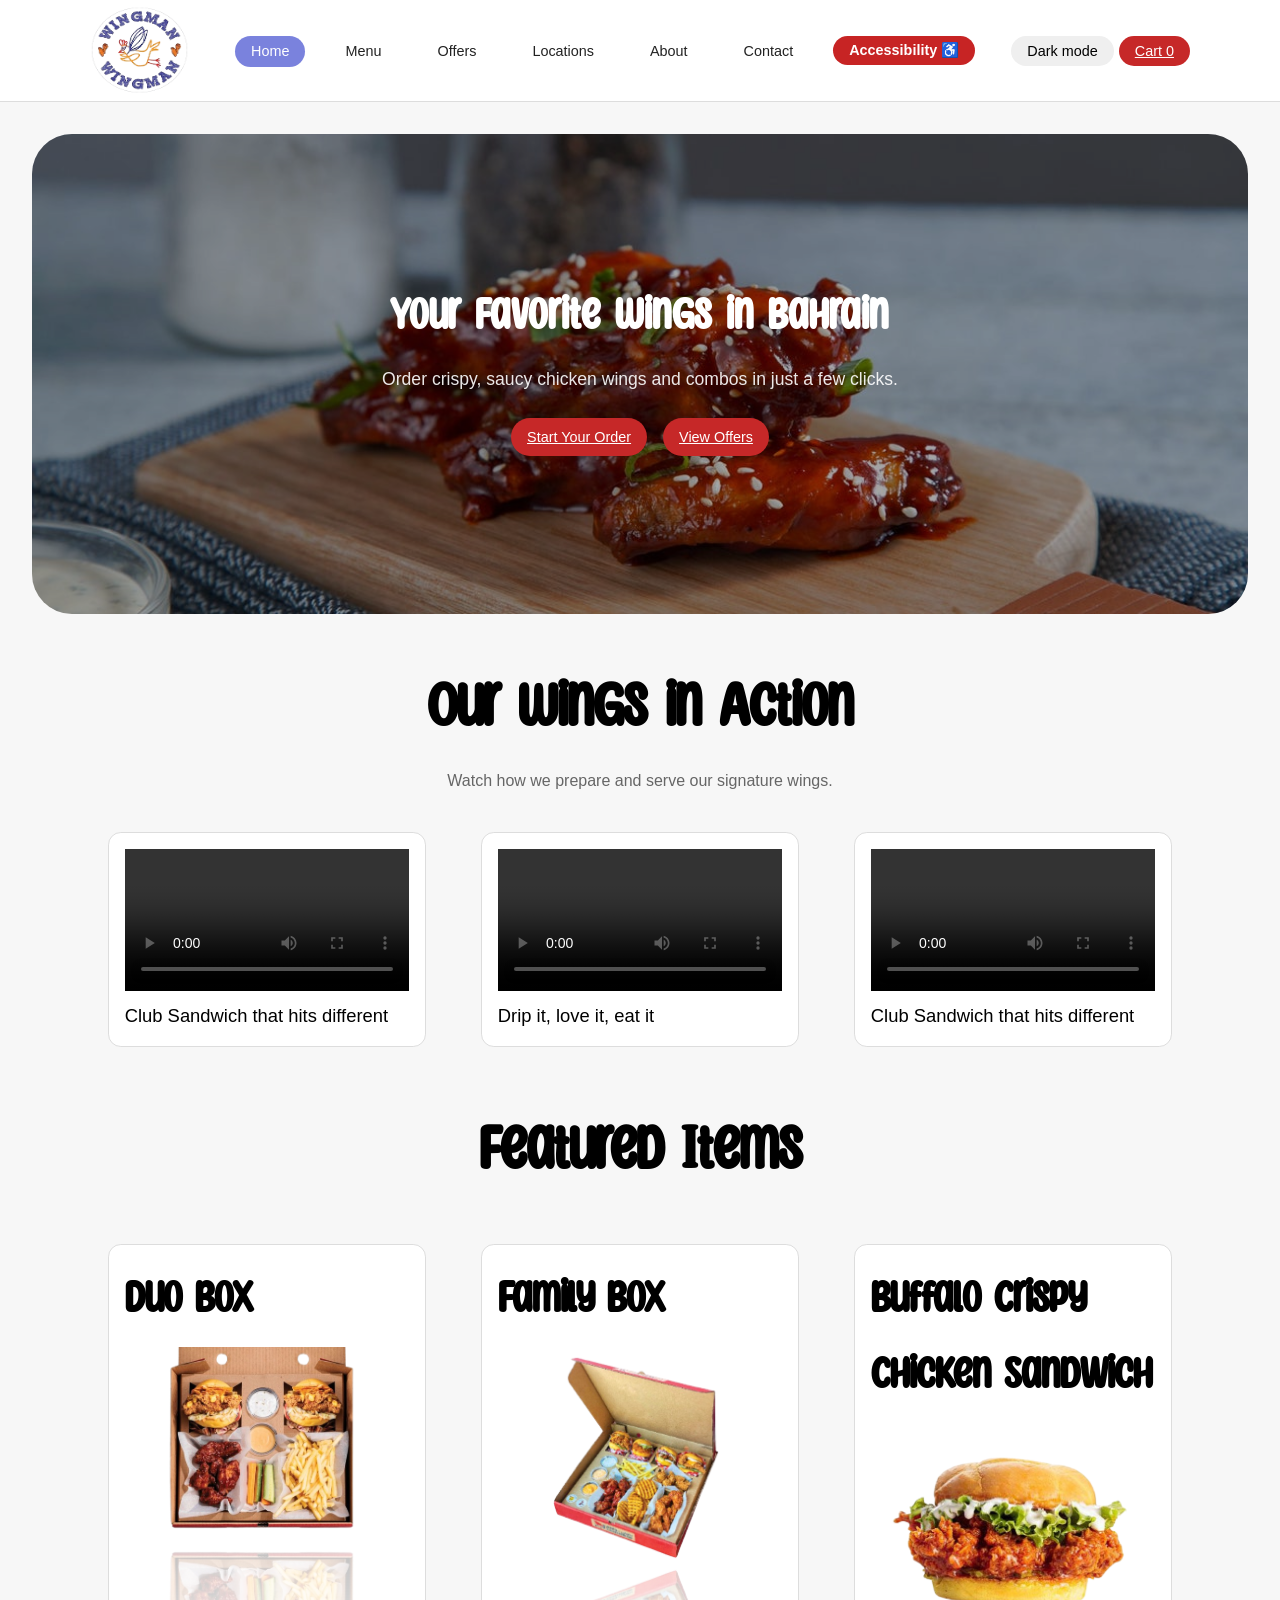
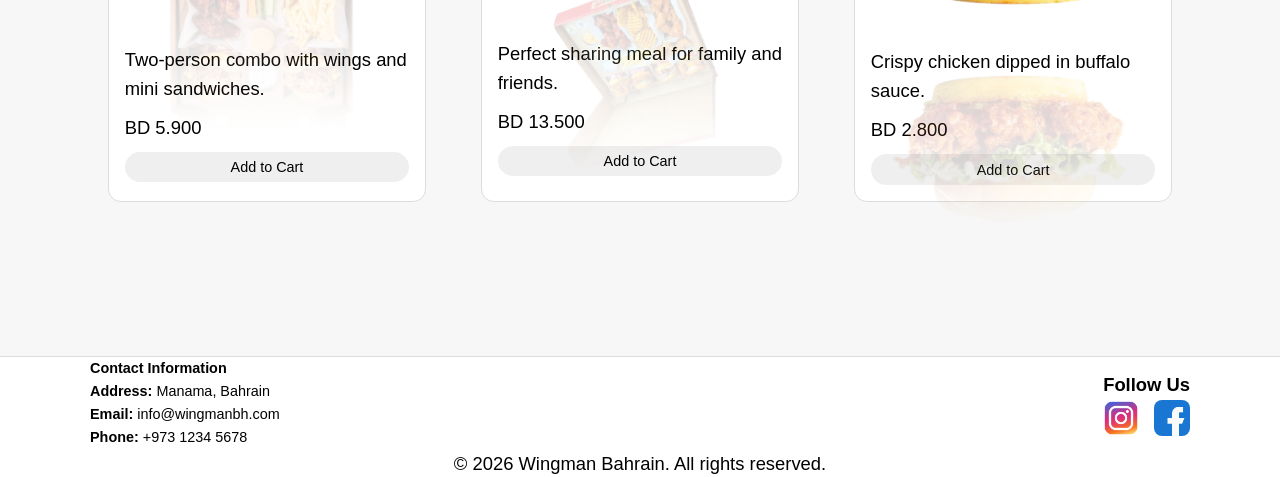
==== index.html @ 5d0af574 "Update index.html" ====
<!DOCTYPE html>
<html lang="en">
<head>
  <!-- ===== BASIC META TAGS ===== -->
  <meta charset="UTF-8" />
  <meta name="viewport" content="width=device-width, initial-scale=1.0" />

  <!-- ===== PAGE TITLE & SEO ===== -->
  <title>Wingman Bahrain | Online Chicken Wings Delivery</title>
  <meta name="description"
        content="Order crispy chicken wings, combos and sides online from Wingman Bahrain." />
  <meta name="keywords"
        content="Wingman Bahrain, chicken wings, food delivery, Bahrain restaurant" />
            
        
        <!-- =================================================
                      PAGE ICON
  ================================================== -->
                     
          <link rel="icon" type="image/png" href="imges/logo.png">


  <!-- ===== STYLES & SCRIPTS ===== -->
  <link rel="stylesheet" href="styles.css" />
  <script defer src="main.js"></script>
</head>

<body data-page="home">

  <!-- =================================================
       HEADER: Logo + Navigation + Actions
  ================================================== -->
  <header class="site-header">
    <div class="container header-inner">

      <!-- Logo Section -->
      <div class="logo" aria-label="Wingman Bahrain logo">
        <img id="logo" src="imges/logo.png" alt="Wingman Bahrain logo">
        
      </div>

      <!-- Main Navigation -->
      <nav class="main-nav" aria-label="Main navigation">
        <ul class="nav-links">
          <li><a href="index.html" class="active">Home</a></li>
          <li><a href="menu.html">Menu</a></li>
          <li><a href="offers.html">Offers</a></li>
          <li><a href="locations.html">Locations</a></li>
          <li><a href="about.html">About</a></li>
          <li><a href="contact.html">Contact</a></li>

          <!-- Accessibility tools button (part of navigation) -->
          <li class="accessibility-container">
            <button id="acc-toggle-btn" class="acc-main-btn">
              Accessibility ♿
            </button>

            <!-- Accessibility control panel -->
            <div id="acc-panel" class="acc-panel hidden">

              <!-- Panel header -->
              <div class="acc-header">
                <h3>Accessibility Adjustments</h3>
                <button onclick="resetSettings()" class="reset-btn">
                  Reset Settings
                </button>
              </div>

              <!-- Panel body -->
              <div class="acc-body">

                <!-- Text color adjustment -->
                <p class="section-title">Adjust Text Colors</p>
                <div class="color-adjustment-card">
                  <div class="color-circles">
                    <div class="circle blue" onclick="changeColor('#0084ff')"></div>
                    <div class="circle purple" onclick="changeColor('#a333c8')"></div>
                    <div class="circle red" onclick="changeColor('#ff0000')"></div>
                    <div class="circle orange" onclick="changeColor('#ff6600')"></div>
                    <div class="circle green" onclick="changeColor('#28a745')"></div>
                    <div class="circle black" onclick="changeColor('#000000')"></div>
                  </div>
                  <small onclick="changeColor('')" style="cursor:pointer;">
                    Cancel / Default
                  </small>
                </div>

                <!-- Font size controls -->
                <p class="section-title">Content Scaling</p>
                <div class="content-grid">
                  <div class="grid-item" onclick="stepFontSize(-1)">
                    <span class="icon">A-</span>
                    <small>Smaller</small>
                  </div>
                  <div class="grid-item" onclick="resetFontSize()">
                    <span class="icon">Default</span>
                    <small>100%</small>
                  </div>
                  <div class="grid-item" onclick="stepFontSize(1)">
                    <span class="icon">A+</span>
                    <small>Bigger</small>
                  </div>
                </div>

                <!-- Visual aids -->
                <p class="section-title">Visual Aids</p>

                <div class="profile-item">
                  <label class="switch">
                    <input type="checkbox" id="title-highlight-toggle">
                    <span class="slider"></span>
                  </label>
                  <div class="profile-text">
                    <strong>Highlight Titles</strong>
                    <small>Add borders to headings</small>
                  </div>
                </div>

                <div class="profile-item">
                  <label class="switch">
                    <input type="checkbox" id="link-highlight-toggle">
                    <span class="slider"></span>
                  </label>
                  <div class="profile-text">
                    <strong>Highlight Links</strong>
                    <small>Highlight all clickable links</small>
                  </div>
                </div>

              </div>
            </div>
          </li>
        </ul>
      </nav>

      <!-- Header action buttons -->
      <div class="header-actions">
        <button class="btn btn-outline" id="themeToggle">Dark mode</button>
        <a href="menu.html" class="btn btn-primary cart-link">
          Cart <span id="cartCount">0</span>
        </a>
      </div>

    </div>
  </header>

  <!-- =================================================
       MAIN CONTENT
  ================================================== -->
  <main>

    <!-- ===== HERO SECTION ===== -->
    <section class="hero">
      <div class="hero-image">
        <img src="imges/chiken wings.jpeg"
             alt="Plate of chicken wings with dipping sauce">
      </div>

      <div class="container hero-inner">
        <div class="hero-text">
          <h1>Your Favorite Wings in Bahrain</h1>
          <p>Order crispy, saucy chicken wings and combos in just a few clicks.</p>

          <div class="hero-actions">
            <a href="menu.html" class="btn btn-primary">Start Your Order</a>
            <a href="offers.html" class="btn btn-primary">View Offers</a>
          </div>
        </div>
      </div>
    </section>

    <!-- ===== VIDEO SECTION ===== -->
    <div class="section-header">
      <h2>Our Wings in Action</h2>
      <p>Watch how we prepare and serve our signature wings.</p>
    </div>

    <section class="section">
      <div class="container">
        <div class="card-grid">

          <!-- Video card 1 -->
          <article class="card fade-anim">
            <video controls width="100%">
              <source src="video/1.mp4" type="video/mp4">
            </video>
            <p class="center-text">Club Sandwich that hits different</p>
          </article>

          <!-- Video card 2 -->
          <article class="card fade-anim">
            <video controls width="100%">
              <source src="video/2.mp4" type="video/mp4">
            </video>
            <p class="center-text">Drip it, love it, eat it</p>
          </article>

          <!-- Video card 3 -->
          <article class="card fade-anim">
            <video controls width="100%">
              <source src="video/3.mp4" type="video/mp4">
            </video>
            <p class="center-text">Club Sandwich that hits different</p>
          </article>

        </div>
      </div>
    </section>

    <!-- ===== FEATURED ITEMS ===== -->
    <div class="section-header">
      <h2>Featured Items</h2>
    </div>

    <section class="section">
      <div class="container">

        <div class="card-grid">

          <!-- Featured item 1 -->
          <article class="card fade-anim">
            <h3>Duo Box</h3>
            <img src="imges/Duo Box.png" alt="Duo Box Meal" class="reflect">
           <br><br><br> <p>Two-person combo with wings and mini sandwiches.</p>
            <p class="price">BD 5.900</p>
            <button class="btn btn-small add-to-cart">Add to Cart</button>
          </article>

          <!-- Featured item 2 -->
          <article class="card fade-anim">
            <h3>Family Box</h3>
            <img src="imges/Family Box.png" alt="Family Box Meal" class="reflect">
            <br><br><p>Perfect sharing meal for family and friends.</p>
            <p class="price">BD 13.500</p>
            <button class="btn btn-small add-to-cart">Add to Cart</button>
          </article>

          <!-- Featured item 3 -->
          <article class="card fade-anim">
            <h3>Buffalo Crispy Chicken Sandwich</h3>
            <img src="imges/Buffalo Crispy Chicken Sandwich.png"
                 alt="Buffalo Chicken Sandwich"
                 class="reflect">
            <p>Crispy chicken dipped in buffalo sauce.</p>
            <p class="price">BD 2.800</p>
            <button class="btn btn-small add-to-cart">Add to Cart</button>
          </article>

        </div>
      </div>
    </section>

  </main>

  <!-- =================================================
       FOOTER
  ================================================== -->
  <footer class="site-footer">
    <div class="container footer-inner footer-simple">

      <!-- Contact information -->
      <div class="footer-contact">
        <h4>Contact Information</h4>
        <p><strong>Address:</strong> Manama, Bahrain</p>
        <p><strong>Email:</strong> info@wingmanbh.com</p>
        <p><strong>Phone:</strong> +973 1234 5678</p>
      </div>

      <!-- Social media links -->
      <div class="footer-social-col">
        <h4>Follow Us</h4>
        <div class="footer-social">
          <a href="https://www.instagram.com/wingman_bh/?hl=en">
            <img src="imges/instagram logo.png" alt="Instagram" width="36">
          </a>
          <a href="https://www.facebook.com/wingmanbh/">
            <img src="imges/facebook logo.png" alt="Facebook" width="36">
          </a>
        </div>
      </div>

    </div>

    <!-- Copyright notice -->
    <div class="footer-bottom">
      <p>© <span id="year"></span> Wingman Bahrain. All rights reserved.</p>
    </div>

    <!-- Scroll to top button -->
    <button id="scrollTopBtn">↑</button>
  </footer>

  <meta name="viewport" content="width=device-width, initial-scale=1.0">

  <script src="script.js"></script>
  
</body>
</html>
---- styles.css ----
/* ===============================
   ROOT VARIABLES (LIGHT / DARK & ACCESSIBILITY)
================================ */
:root {
  --bg: #f7f7f7;
  --bg-alt: #ffffff;
  --text: #222222;
  --accent: #c62828;
  --accent-dark: #8e0000;
  --border: #dddddd;
  --acc-red: #C72424;
  --panel-bg: #f4f9ff;
}

[data-theme="dark"] {
  --bg: #121212;
  --bg-alt: #1e1e1e;
  --text: #f5f5f5;
  --accent: #e53935;
  --accent-dark: #b71c1c;
  --border: #333333;
}

/* ===============================
   GLOBAL RESET & BASE
================================ */
* {
  box-sizing: border-box;
  margin: 0;
  padding: 0;
}

body {
  font-family: system-ui, -apple-system, BlinkMacSystemFont, "Segoe UI", sans-serif;
  background-color: var(--bg);
  color: var(--text);
  line-height: 1.6;
}

img {
  max-width: 100%;
  display: block;
  border-radius: 0.5rem;
}

/* ===============================
   IMAGE EFFECTS
================================ */
.reflect {
  -webkit-box-reflect: below 6px linear-gradient(transparent, rgba(0, 0, 0, 0.25));
}

/* ===============================
   CONTAINERS & HEADERS (GLOBAL)
================================ */
.container {
  width: 90%;
  max-width: 1100px;
  margin: 0 auto;
}

.section-header {
  text-align: center;
  margin-bottom: 1.8rem;
}

.section-header h1 {
  font-size: 2.2rem;
  font-weight: 700;
}

.section-header p {
  font-size: 1rem;
  color: #666;
  margin-top: 0.4rem;
}

/* ===============================
   HEADER & NAVIGATION
================================ */
.site-header {
  background-color: var(--bg-alt);
  border-bottom: 1px solid var(--border);
  position: sticky;
  top: 0;
  z-index: 100;
}

.header-inner {
  display: flex;
  align-items: center;
  justify-content: space-between;
  padding: 0.4rem 0;
  gap: 1rem;
}

#logo {
  width: 55px;
   height: 88px;
   width: 99px;
   margin-right: 10px;
}

.nav-links {
  list-style: none;
  display: flex;
  gap: 1.5rem;
}

.nav-links a {
  color: var(--text);
  text-decoration: none;
  position: relative;
  padding: 0.45rem 1rem;   
  border-radius: 999px;
  font-size: 0.9rem;
  cursor: pointer;
  transition: background-color 0.3s ease, color 0.3s ease, transform 0.25s ease;
}

.nav-links a:hover,
.nav-links a.active {
  background-color: rgba(44, 57, 201, 0.628);
  color: #fff;
  transform: translateY(-2px);
}

/* ===============================
   BUTTONS
================================ */
.btn {
  border-radius: 999px;
  padding: 0.45rem 1rem;
  cursor: pointer;
  border: none;
  font-size: 0.9rem;
  transition: background-color 0.3s ease, transform 0.2s ease;
}

.btn-primary {
  background-color: var(--accent);
  color: #fff;
}

.btn-primary:hover {
  background-color: var(--accent-dark);
  transform: scale(1.05);
}

/* ===============================
   ANIMATIONS
================================ */
@keyframes fadeUp {
  from { opacity: 0; transform: translateY(15px); }
  to { opacity: 1; transform: translateY(0); }
}

.fade-anim {
  animation: fadeUp 0.8s ease-in-out;
}

/* ===============================
   CARDS (GLOBAL)
================================ */
.card-grid {
  display: grid;
  grid-template-columns: repeat(auto-fit, minmax(220px, 1fr));
  gap: 1.2rem;
}

.card {
  background-color: var(--bg-alt);
  border: 1px solid var(--border);
  border-radius: 0.8rem;
  padding: 1rem;
  display: flex;
  flex-direction: column;
  gap: 0.6rem;
  transition: transform 0.3s ease;
}

.card:hover {
  transform: translateY(-6px);
}

.card img {
  transition: transform 0.35s ease-in-out;
}

.card img:hover {
  transform: rotate(-4deg) scale(1.18);
}

/* =================================================
   MENU PAGE
================================================= */
.menu-filters {
  display: flex;
  justify-content: center;
  gap: 0.6rem;
  flex-wrap: wrap;
  margin-bottom: 2.2rem;
}

.menu-filters .filter-btn {
  border-radius: 999px;
  border: 1px solid var(--border);
  padding: 0.45rem 1rem;
  background-color: #fff;
  font-size: 0.85rem;
  cursor: pointer;
}

.menu-filters .filter-btn.active {
  background-color: var(--accent);
  color: #fff;
  border-color: var(--accent);
}

body[data-page="menu"] .menu-grid img {
  height: 200px;
  object-fit: contain;
  -webkit-box-reflect: below 8px linear-gradient(transparent, rgba(0, 0, 0, 0.3));
}




/* =================================================
   HOME PAGE – HERO
================================================= */
body[data-page="home"] .hero {
  position: relative;
  width: 95%;
  height: 480px;
  margin: 2rem auto;
  border-radius: 2.5rem;
  overflow: hidden;
}

body[data-page="home"] .hero-image {
  position: absolute;
  inset: 0;
  z-index: 0;
}

body[data-page="home"] .hero-image img {
  width: 100%;
  height: 100%;
  object-fit: cover;
  border-radius: 0;
}

body[data-page="home"] .hero::before {
  content: "";
  position: absolute;
  inset: 0;
  background: rgba(0, 0, 0, 0.35);
  z-index: 1;
}

body[data-page="home"] .hero-inner {
  position: relative;
  z-index: 2;
  height: 100%;
  display: flex;
  align-items: center;
  justify-content: center;
}

body[data-page="home"] .hero-text {
  text-align: center;
  color: #ffffff;
  max-width: 720px;
  padding: 0 1rem;
}

body[data-page="home"] .hero-text h1 {
  font-size: 3rem;
  font-weight: 700;
}

body[data-page="home"] .hero-text p {
  font-size: 1.1rem;
  margin-top: 0.6rem;
  opacity: 0.9;
}

body[data-page="home"] .hero-actions {
  margin-top: 1.6rem;
  display: flex;
  justify-content: center;
  gap: 1rem;
}

/* =================================================
   ABOUT PAGE
================================================= */
body[data-page="about"] h1 {
  text-align: center;
}

body[data-page="about"] .about-page {
  display: grid;
  grid-template-columns: 0.9fr 1.1fr;
  gap: 4rem;
  align-items: stretch;
}

body[data-page="about"] .about-content {
  display: contents; 
}

body[data-page="about"] .about-content h1 {
  grid-column: 1 / -1;
  font-size: 2.6rem;
  margin-bottom: 2rem;
}

/* ===== BOX مشترك (يسار + يمين) ===== */
body[data-page="about"] .about-timeline,
body[data-page="about"] .about-columns {
  background: linear-gradient(165deg, rgba(229,57,53,0.04), rgba(229,57,53,0.01));
  border-radius: 1.6rem;
  padding: 2.8rem;
  box-shadow: 0 18px 38px rgba(0,0,0,0.12);
  position: relative;
  display: flex;
  flex-direction: column;
  justify-content: center;
}

body[data-page="about"] .about-timeline {
  grid-column: 1;
  grid-row: 2;
}

body[data-page="about"] .about-columns {
  grid-column: 2;
  grid-row: 2;
  gap: 1.4rem;
}

/* خط أحمر موحد */
body[data-page="about"] .about-timeline::before,
body[data-page="about"] .about-columns::before {
  content: "";
  position: absolute;
  left: 0;
  top: 50%;
  transform: translateY(-50%);
  height: 70%;            
  width: 4px;
  background-color: var(--accent);
  border-radius: 6px;
}

body[data-page="about"] .timeline {
  position: relative;
  padding-left: 1.2rem;
  display: grid;
  gap: 1.8rem;
}

body[data-page="about"] .timeline-item {
  position: relative;
  padding-left: 1.6rem;
  transition: transform 0.35s ease;
}

body[data-page="about"] .timeline-item::before {
  content: "";
  position: absolute;
  left: -11px;
  top: 6px;
  width: 14px;
  height: 14px;
  background-color: var(--accent);
  border-radius: 50%;
  box-shadow: 0 0 0 rgba(229,57,53,0.6);
  transition: box-shadow 0.35s ease;
}

body[data-page="about"] .timeline-item:hover {
  transform: translateX(8px);
}

body[data-page="about"] .timeline-item:hover::before {
  box-shadow: 0 0 15px rgba(229, 53, 53, 0.8);
}

body[data-page="about"] .timeline-year {
  font-weight: 700;
  color: var(--accent);
  margin-bottom: 0.4rem;
}

body[data-page="about"] .about-columns p {
  font-size: 1.05rem;
  line-height: 1.8;
}

/* SECTIONS BELOW (FULL WIDTH) */
body[data-page="about"] .about-stats,
body[data-page="about"] .about-team,
body[data-page="about"] .about-insights,
body[data-page="about"] .about-features {
  grid-column: 1 / -1;
  margin-top: 3.5rem;
}

body[data-page="about"] .about-stats > h2,
body[data-page="about"] .about-team > h2 {
  text-align: center;
}

/* STATS */
body[data-page="about"] .stats-grid {
  display: grid;
  grid-template-columns: repeat(auto-fit, minmax(180px, 1fr));
  gap: 2.2rem;
}

body[data-page="about"] .stat-card {
  text-align: center;
  padding: 2.3rem;
  background-color: var(--bg-alt);
  border-radius: 1.6rem;
  box-shadow: 0 14px 30px rgba(0,0,0,0.18);
  transition: transform 0.4s ease, box-shadow 0.4s ease;
}

body[data-page="about"] .stat-card:hover {
  transform: translateY(-6px) scale(1.05);
  box-shadow: 0 28px 55px rgba(229,57,53,0.45);
}

body[data-page="about"] .stat-number {
  font-size: 2.7rem;
  font-weight: 700;
  color: var(--accent);
}

/* TEAM */
body[data-page="about"] .team-grid {
  display: grid;
  grid-template-columns: repeat(auto-fit, minmax(220px, 1fr));
  gap: 2.4rem;
}

body[data-page="about"] .team-card {
  padding: 2.6rem 2rem;
  border-radius: 1.7rem;
  background: linear-gradient(160deg, rgba(199, 35, 35, 0.22), rgba(229,57,53,0.05));
  box-shadow: 0 18px 36px rgba(0,0,0,0.22);
  transition: transform 0.45s ease, box-shadow 0.45s ease;
}

body[data-page="about"] .team-card:hover {
  transform: translateY(-10px) scale(1.04);
  box-shadow: 0 36px 70px rgba(122, 11, 5, 0.55);
}

/* WHY CUSTOMERS LOVE US */
body[data-page="about"] .about-features {
  display: grid;
  grid-template-columns: 1.2fr 0.8fr;
  gap: 3rem;
  align-items: center;
}

body[data-page="about"] .why-text {
  grid-column: 1;
  font-size: x-large;
}

body[data-page="about"] .why-image img {
  width: 100%;
  max-height: 420px;
  object-fit: cover;
  border-radius: 1.8rem;
  box-shadow: 0 20px 45px rgba(0,0,0,0.3);
  transition: transform 0.35s ease;
}

body[data-page="about"] .why-image img:hover {
  transform: scale(1.05);
}

/* ABOUT CARDS */
body[data-page="about"] .card {
  background: linear-gradient(165deg, rgba(229, 57, 53, 0.08), rgba(229, 57, 53, 0.02));
  border-radius: 1.4rem;
  padding: 2rem 2.2rem;
  box-shadow: 0 16px 32px rgba(0,0,0,0.12);
  display: flex;
  flex-direction: column;
  justify-content: space-between;
  transition: transform 0.35s ease, box-shadow 0.35s ease;
}

body[data-page="about"] .card h3 {
  margin-bottom: 0.6rem;
}

body[data-page="about"] .card:hover {
  transform: translateY(-6px);
  box-shadow: 0 28px 55px rgba(229,57,53,0.35);
}

/* ABOUT ACCORDION */
body[data-page="about"] .about-accordion {
  margin-top: 1.5rem;
  border-radius: 1.4rem;
  background: linear-gradient(165deg, rgba(197, 16, 16, 0.402), rgba(125, 7, 7, 0.619));
  box-shadow: 0 16px 32px rgba(0,0,0,0.12);
  overflow: hidden;
}

body[data-page="about"] .accordion-header {
  width: 100%;
  background: none;
  border: none;
  padding: 1.8rem 2.2rem;
  font-size: 1.4rem;
  font-weight: 700;
  text-align: left;
  display: flex;
  justify-content: space-between;
  align-items: center;
  cursor: pointer;
}

body[data-page="about"] .accordion-icon {
  font-size: 1.6rem;
  transition: transform 0.3s ease;
}

body[data-page="about"] .accordion-content {
  max-height: 0;
  overflow: hidden;
  padding: 0 2.2rem;
  transition: max-height 0.35s ease, padding 0.35s ease;
}

body[data-page="about"] .about-accordion.active .accordion-content {
  max-height: 300px;
  padding: 0 2.2rem 2rem;
}

body[data-page="about"] .about-accordion.active .accordion-icon {
  transform: rotate(45deg);
}

/* =================================================
   CONTACT PAGE
================================================= */
body[data-page="contact"] .contact-layout {
  display: grid;
  grid-template-columns: 1.1fr 0.9fr;
  gap: 3rem;
  align-items: flex-start;
}

body[data-page="contact"] .contact-layout h1 {
  margin-bottom: 0.6rem;
  font-size: 2.4rem;
}

body[data-page="contact"] .contact-layout p {
  margin-bottom: 1.2rem;
  line-height: 1.7;
}

body[data-page="contact"] .form-group {
  display: flex;
  flex-direction: column;
  margin-bottom: 1.2rem;
  position: relative;
}

body[data-page="contact"] .form-group input,
body[data-page="contact"] .form-group textarea {
  padding: 0.6rem;
  border-radius: 0.6rem;
  border: 1px solid var(--border);
  transition: border-color 0.3s ease, box-shadow 0.3s ease, transform 0.3s ease;
}

body[data-page="contact"] .form-group input:focus,
body[data-page="contact"] .form-group textarea:focus {
  border-color: var(--accent);
  box-shadow: 0 0 0 4px rgb(137, 12, 12);
  outline: none;
  transform: translateY(-2px);
}

body[data-page="contact"] button[type="submit"] {
  margin-top: 0.8rem;
}

body[data-page="contact"] .right-side img {
  border-radius: 1.2rem;
  box-shadow: 0 18px 36px rgba(0,0,0,0.25);
  transition: transform 0.4s ease;
}

body[data-page="contact"] .right-side img:hover {
  transform: scale(1.04);
}

body[data-page="contact"] .contact-details {
  margin-bottom: 2rem;
  padding: 1.6rem;
  border-radius: 1.4rem;
  background: rgba(255,255,255,0.75);
  backdrop-filter: blur(10px);
  -webkit-backdrop-filter: blur(10px);
  box-shadow: 0 18px 40px rgba(0,0,0,0.15);
  border-left: 5px solid var(--accent);
  margin-top: 12rem;
}

body[data-page="contact"] .contact-text {
  text-align: center;
}

/* CONTACT FAQ */
body[data-page="contact"] .faq-section {
  max-width: 900px;
  margin: 4rem auto;
}

body[data-page="contact"] .faq-section h2 {
  text-align: center;
  margin-bottom: 2rem;
}

body[data-page="contact"] .faq-item {
  border: 1px solid #5d3d3d;
  border-radius: 1.2rem;
  margin-bottom: 1.2rem;
  background: #bc666677;
  box-shadow: 0 10px 24px rgb(0, 0, 0);
  overflow: hidden;
}

body[data-page="contact"] .faq-item input {
  display: none;
}

body[data-page="contact"] .faq-item label {
  display: flex;
  align-items: center;
  justify-content: space-between;
  padding: 1.4rem 1.8rem;
  font-size: 1.1rem;
  font-weight: 600;
  cursor: pointer;
}

body[data-page="contact"] .faq-item label::after {
  content: "+";
  font-size: 1.4rem;
  transition: transform 0.3s ease;
}

body[data-page="contact"] .faq-item input:checked + label::after {
  transform: rotate(45deg);
}

body[data-page="contact"] .faq-answer {
  max-height: 0;
  overflow: hidden;
  padding: 0 1.8rem;
  line-height: 1.7;
  color: #444;
  transition: max-height 0.35s ease, padding 0.35s ease;
}

body[data-page="contact"] .faq-item input:checked ~ .faq-answer {
  max-height: 160px;
  padding: 0 1.8rem 1.6rem;
}

/* =================================================
   LOCATIONS PAGE
================================================= */
body[data-page="locations"] main .container {
  max-width: 1500px;
  padding-inline: 3rem;
}

body[data-page="locations"] .section-header {
  margin-bottom: 4rem;
}

body[data-page="locations"] .section-header h1 {
  font-size: 2.6rem;
}

body[data-page="locations"] .section-header p {
  font-size: 1.15rem;
}

body[data-page="locations"] .locations-layout {
  display: grid;
  grid-template-columns: 1fr 1fr;
  gap: 4rem;
  align-items: stretch;
  margin-bottom: 5rem;
}

body[data-page="locations"] .locations-list {
  display: flex;
  flex-direction: column;
  gap: 3rem;
}

body[data-page="locations"] .location-card {
  background: linear-gradient(180deg, rgba(229, 57, 53, 0.18), rgba(229, 57, 53, 0.03));
  border: 1px solid rgba(229, 57, 53, 0.45);
  border-radius: 2rem;
  padding: 3.2rem 3.4rem;
  box-shadow: 0 24px 48px rgba(0,0,0,0.25);
  position: relative;
  transition: transform 0.35s ease, box-shadow 0.35s ease;
}

body[data-page="locations"] .location-card::before {
  content: "";
  position: absolute;
  top: 2rem;
  left: 2.4rem;
  width: 90px;
  height: 6px;
  background-color: var(--accent);
  border-radius: 10px;
}

body[data-page="locations"] .location-card:hover {
  transform: translateY(-10px);
  box-shadow: 0 36px 70px rgba(229,57,53,0.45);
}

body[data-page="locations"] .location-card h2 {
  font-size: 1.9rem;
  margin: 2.2rem 0 1rem;
}

body[data-page="locations"] .location-card p {
  font-size: 1.25rem;
  line-height: 1.8;
}

body[data-page="locations"] .section-info {
  margin: 4rem 0;
  padding: 3rem 4rem;
  border-radius: 2.2rem;
  position: relative;
  background: linear-gradient(160deg, rgba(229,57,53,0.045), rgba(229,57,53,0.01));
  box-shadow: 0 20px 45px rgba(0,0,0,0.12);
  transition: transform 0.4s ease, box-shadow 0.4s ease;
}

body[data-page="locations"] .section-info::before {
  content: "";
  position: absolute;
  left: 2rem;
  top: 2.5rem;
  bottom: 2.5rem;
  width: 5px;
  background-color: var(--accent);
  border-radius: 10px;
}

body[data-page="locations"] .section-info h2 {
  font-size: 2rem;
  margin-bottom: 1.4rem;
}

body[data-page="locations"] .section-info p {
  font-size: 1.2rem;
  line-height: 1.8;
  margin-bottom: 1.6rem;
}

body[data-page="locations"] .section-info ul {
  list-style: none;
  padding-left: 0;
  display: grid;
  gap: 0.9rem;
}

body[data-page="locations"] .section-info li {
  position: relative;
  padding-left: 1.6rem;
}

body[data-page="locations"] .section-info li::before {
  content: "•";
  position: absolute;
  left: 0;
  color: var(--accent);
  font-size: 1.6rem;
}

body[data-page="locations"] .section-info:hover {
  transform: translateY(-8px);
  box-shadow: 0 36px 70px rgba(229,57,53,0.35);
}

body[data-page="locations"] .location-map {
  margin: 5rem 0 4rem;
}

body[data-page="locations"] .location-map iframe {
  width: 100%;
  height: 580px;
  border-radius: 2.4rem;
  box-shadow: 0 30px 60px rgba(0,0,0,0.35);
}

/* =================================================
   FOOTER
================================================= */
.site-footer {
  margin-top: 9rem;
  padding: 0;
  background-color: var(--bg-alt);
  border-top: 1px solid var(--border);
}

.footer-inner {
  display: flex;
  justify-content: space-between;
  align-items: center;
  gap: 2rem;
}

.footer-contact {
  font-size: 0.9rem;
  line-height: 1.6;
}

.footer-social {
  display: flex;
  align-items: center;
  gap: 0.9rem;
}

.footer-social img {
  transition: transform 0.2s ease;
}

.footer-social img:hover {
  transform: scale(1.1);
}

#scrollTopBtn {
  position: fixed;
  bottom: 1.2rem;
  right: 1.2rem;
  width: 48px;
  height: 48px;
  border-radius: 50%;
  background-color: var(--accent);
  color: #fff;
  border: none;
  cursor: pointer;
  z-index: 999;
}

.footer-bottom {
  text-align: center;
}

/* =====================================
   AUDIO EFFECTS – MENU PAGE
===================================== */
body[data-page="menu"] section.section h2,
body[data-page="menu"] section.section p {
  text-align: center;
}

body[data-page="menu"] section.section p {
  margin-bottom: 0.8rem;
  color: #555;
}

body[data-page="menu"] audio {
  display: block;
  margin: 0 auto;
  width: 100%;
  max-width: 460px;
  background-color: #c62828;
  border-radius: 0.75rem;
  padding: 0.4rem;
  box-shadow: 0 6px 14px rgb(81, 37, 37);


}







/* =================================================
   ACCESSIBILITY TOOLS
================================================= */
.accessibility-container {
  position: relative;
  display: flex;
  align-items: center; 
}

.acc-main-btn {
  background: var(--acc-red);
  color: #fff;
  border: none;
  padding: 0.45rem 1rem;
  border-radius: 999px;
  cursor: pointer;
  font-weight: 600;
  font-size: 0.9rem;
  line-height: 1;
  white-space: nowrap;
  transition: background-color 0.25s ease, transform 0.2s ease;
}

.acc-main-btn:hover {
  background-color: #b51f1f;
  transform: translateY(-1px);
}

.acc-panel {
  position: absolute;
  top: 120%;
  right: 0;
  width: 340px;
  background: #fff;
  border-radius: 15px;
  box-shadow: 0 12px 32px rgba(0,0,0,0.25);
  z-index: 1000;
  overflow: hidden;
  text-align: left;
}

.acc-header {
  background: #007bff;
  color: #fff;
  padding: 18px;
  text-align: center;
}

.acc-header h3 {
  margin: 0;
  font-size: 18px;
}

.reset-btn {
  margin-top: 8px;
  background: rgba(255,255,255,0.25);
  color: #fff;
  border: 1px solid #fff;
  padding: 5px 14px;
  border-radius: 20px;
  cursor: pointer;
  font-size: 12px;
}

.acc-body {
  padding: 20px;
  background: var(--panel-bg);
}

.section-title {
  font-size: 12px;
  font-weight: 700;
  color: #555;
  text-transform: uppercase;
  margin: 14px 0 8px;
}

.color-adjustment-card {
  background: #fff;
  padding: 14px;
  border-radius: 12px;
  margin-bottom: 16px;
}

.color-circles {
  display: flex;
  justify-content: center;
  gap: 10px;
}

.circle {
  width: 24px;
  height: 24px;
  border-radius: 50%;
  cursor: pointer;
  transition: transform 0.2s ease;
}

.circle:hover {
  transform: scale(1.2);
}

.circle.blue   { background: #0084ff; }
.circle.purple { background: #a333c8; }
.circle.red    { background: #ff0000; }
.circle.orange { background: #ff6600; }
.circle.green  { background: #28a745; }
.circle.black  { background: #000; }

.content-grid {
  display: grid;
  grid-template-columns: repeat(3, 1fr);
  gap: 10px;
  margin-bottom: 16px;
}

.grid-item {
  background: #fff;
  padding: 12px;
  border-radius: 10px;
  text-align: center;
  border: 1px solid #eee;
  cursor: pointer;
}

.grid-item:hover {
  border-color: #007bff;
}

.grid-item .icon {
  font-weight: 700;
  font-size: 16px;
  color: #007bff;
}

.grid-item small {
  font-size: 11px;
  color: #888;
}

.profile-item {
  display: flex;
  align-items: center;
  gap: 10px;
  background: #fff;
  padding: 10px;
  border-radius: 10px;
  margin-bottom: 8px;
}

.switch {
  position: relative;
  width: 40px;
  height: 22px;
  flex-shrink: 0;
}

.switch input {
  opacity: 0;
  width: 0;
  height: 0;
}

.slider {
  position: absolute;
  inset: 0;
  background: #ccc;
  border-radius: 30px;
  transition: 0.3s;
}

.slider::before {
  content: "";
  position: absolute;
  width: 16px;
  height: 16px;
  left: 3px;
  bottom: 3px;
  background: #fff;
  border-radius: 50%;
  transition: 0.3s;
}

.switch input:checked + .slider {
  background: #007bff;
}

.switch input:checked + .slider::before {
  transform: translateX(18px);
}

.profile-text strong {
  font-size: 13px;
}

.profile-text small {
  font-size: 11px;
  color: #777;
}

.title-highlight-active h1,
.title-highlight-active h2,
.title-highlight-active h3 {
  outline: 3px solid #007bff;
  padding: 2px;
}

.link-highlight-active a {
  background: yellow;
  color: #000;
  outline: 2px dashed #ff6600;
}

.hidden {
  display: none;
}

html {
  transition: font-size 0.2s ease;
}

/* =================================================
   GLOBAL RESPONSIVE MEDIA QUERIES
================================================= */
@media (max-width: 900px) {
  body[data-page="about"] .about-page,
  body[data-page="locations"] .locations-layout,
  body[data-page="contact"] .contact-layout {
    grid-template-columns: 1fr;
  }

  body[data-page="about"] .about-columns,
  body[data-page="about"] .about-timeline {
    grid-column: auto;
    grid-row: auto;
  }

  body[data-page="about"] .about-features {
    grid-template-columns: 1fr;
  }

  body[data-page="about"] .why-image {
    margin-top: 2rem;
  }

  body[data-page="locations"] .section-info {
    padding: 2.5rem;
  }

  body[data-page="locations"] .location-map iframe {
    height: 360px;
  }
}

@media (max-width: 720px) {
  .footer-inner {
    flex-direction: column;
    text-align: center;
  }

  .footer-social {
    justify-content: center;
  }

  body[data-page="menu"] audio {
    max-width: 100%;
  }
}

/* خط العناوين الجديد */
@font-face {
    font-family: 'SunnySpells';
    src: url('fonts/SunnySpellsBasicRegular-Yz1Wv.ttf') format('truetype');
    font-weight: normal;
    font-style: normal;
}

/* خط النصوص الأساسي */
@font-face {
    font-family: 'SuperVanilla';
    src: url('fonts/SuperVanilla-xRV6j.ttf') format('truetype');
    font-weight: normal;
    font-style: normal;
}

:root {
    --main-font: 'SuperVanilla', sans-serif;
    --heading-font: 'SunnySpells', cursive;
}

body {
    font-family: var(--main-font);
    font-size: 1.15rem; /* حجم مريح للقراءة */
    line-height: 1.6;
    color: var(--text-color); /* تأكد من تعريف متغير الألوان عندك */
}

/* تكبير العناوين بشكل احترافي */
h1 {
    font-family: var(--heading-font);
    /* حجم كبير وفخم يتغير حسب الشاشة (بين 3.5rem و 6rem) */
    font-size: clamp(2.2rem, 12vw, 4rem); 
    line-height: 1;
    margin-bottom: 25px;
    letter-spacing: 1px;
}

h2 {
    font-family: var(--heading-font);
    font-size: clamp(2.5rem, 8vw, 4.2rem);
    margin-top: 40px;
}

h3 {
    font-family: var(--heading-font);
    font-size: clamp(2rem, 6vw, 3rem);
}

/* كود التجاوب مع التلفون - Mobile Responsive */
@media screen and (max-width: 600px) {
    
    /* يخلي الهيدر واللوجو يترتبون بشكل عمودي */
    header, nav {
        flex-direction: column;
        text-align: center;
        gap: 15px;
    }

    /* يخلي المنيو وكروت الطعام تصير سطر واحد (عمود واحد) */
    .menu-container, .grid-layout { 
        display: flex;
        flex-direction: column;
        padding: 10px;
    }

    /* يخلي الكارت ياخذ عرض الشاشة كامل */
    .menu-card, .card {
        width: 100% !important;
        margin-bottom: 20px;
    }

    /* تصغير حجم الخطوط عشان تناسب الشاشة الصغيرة */
    h1 {
        font-size: 1.8rem;
    }

    /* ميزة Column Count المطلوبة في المشروع: 
       تخلي النص عمود واحد في التلفون (iPhone) */
    .text-section {
        column-count: 1 !important;
    }

    /* إخفاء العناصر التي لا نحتاجها في التلفون (Display: none) المطلوبة */
    .desktop-only {
        display: none;
    }
}

/* كود التجاوب النهائي - يضمن الشغل على iPhone و Android */
@media screen and (max-width: 768px) {
    
    /* 1. تصفير المسافات وضمان عدم خروج العناصر عن الشاشة */
    body {
        overflow-x: hidden;
        width: 100%;
    }

    /* 2. تحويل الهيدر واللوجو لترتيب عمودي */
    header, .nav-container {
        display: flex !important;
        flex-direction: column !important;
        height: auto !important;
        padding: 10px 0 !important;
    }

    /* 3. تطبيق Column Count المطلوبة في المشروع (عمود واحد للموبايل) */
    /* استبدل .content-section باسم الكلاس اللي فيه نصوص المنيو أو المقالات */
    .content-section, .gallery-container {
        column-count: 1 !important; 
        width: 100% !important;
    }

    /* 4. كروت المنيو: تترتب تحت بعض بشكل مرتب */
    .menu-container, .grid-layout {
        display: block !important; /* يلغي الـ Grid أو الـ Flex ويخليهم تحت بعض */
        padding: 15px !important;
    }

    .menu-card, .card {
        width: 95% !important; /* ياخذ عرض الشاشة مع ترك مسافة بسيطة */
        margin: 0 auto 20px auto !important;
        display: block !important;
    }

    /* 5. تصغير الصور لتناسب الشاشة */
    img {
        max-width: 100% !important;
        height: auto !important;
    }

    /* 6. تصغير الخطوط الكبيرة */
    h1 {
        font-size: 2rem !important;
    }
}
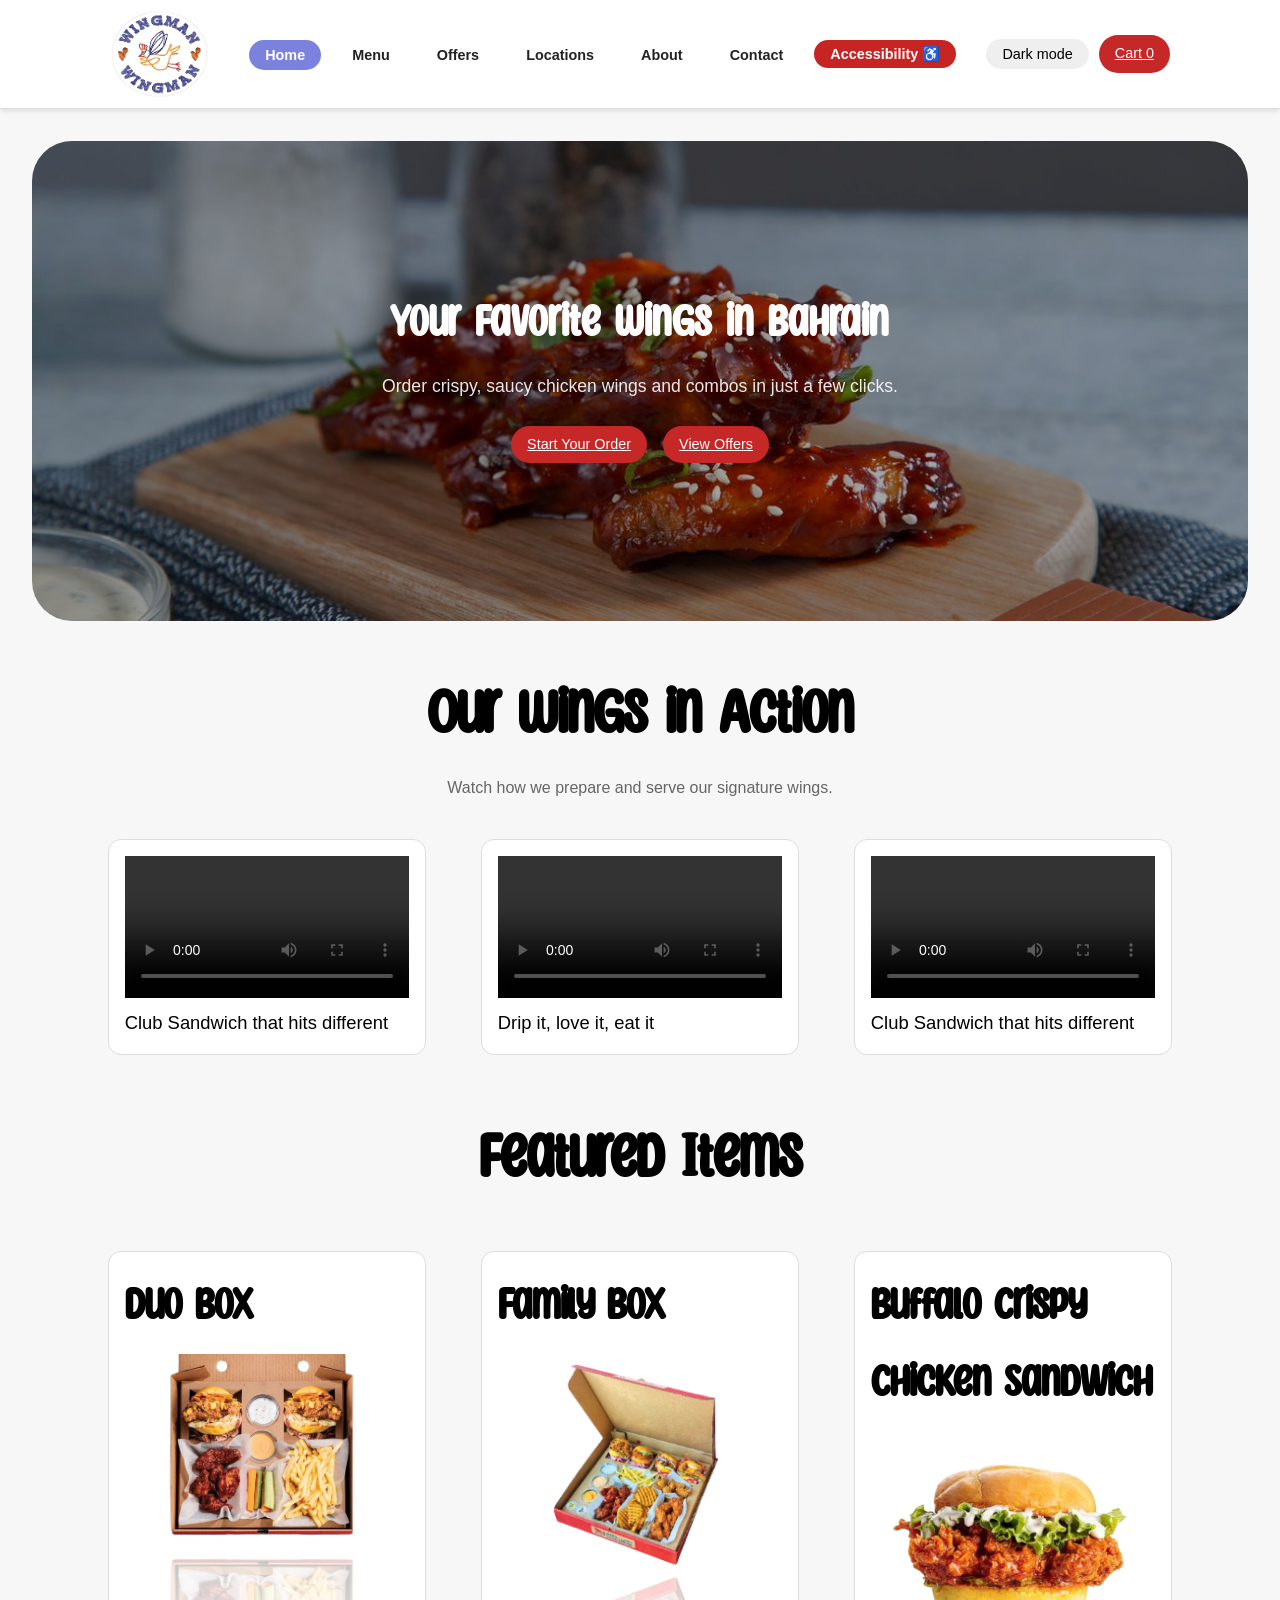
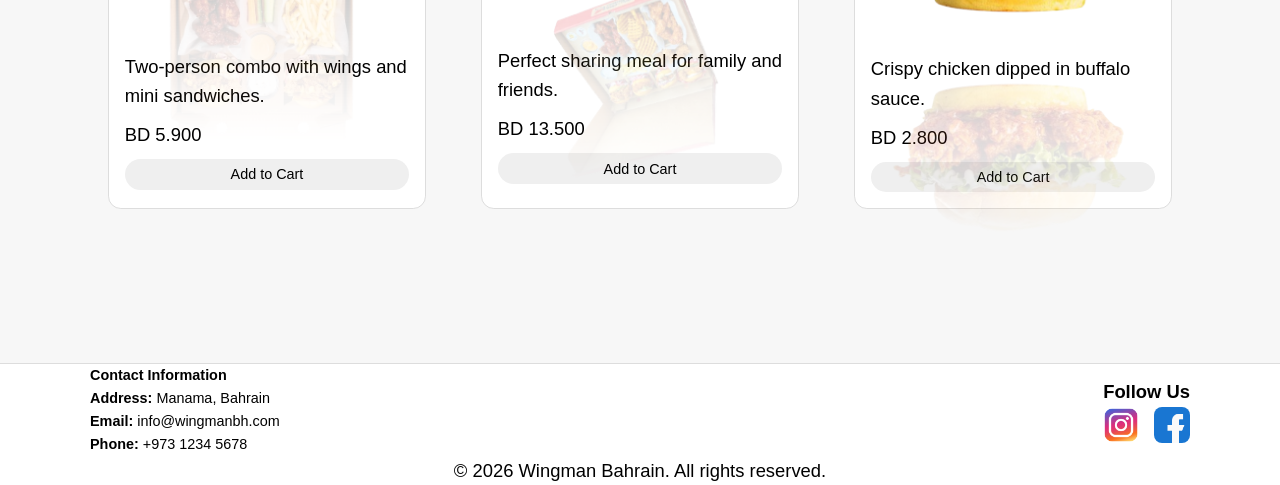
==== commit 2dedc4ff: "Update index.html" ====
--- a/index.html
+++ b/index.html
@@ -1,45 +1,125 @@
 <!DOCTYPE html>
 <html lang="en">
 <head>
-  <!-- ===== BASIC META TAGS ===== -->
   <meta charset="UTF-8" />
   <meta name="viewport" content="width=device-width, initial-scale=1.0" />
 
-  <!-- ===== PAGE TITLE & SEO ===== -->
   <title>Wingman Bahrain | Online Chicken Wings Delivery</title>
-  <meta name="description"
-        content="Order crispy chicken wings, combos and sides online from Wingman Bahrain." />
-  <meta name="keywords"
-        content="Wingman Bahrain, chicken wings, food delivery, Bahrain restaurant" />
-            
-        
-        <!-- =================================================
-                      PAGE ICON
-  ================================================== -->
-                     
-          <link rel="icon" type="image/png" href="imges/logo.png">
-
-
-  <!-- ===== STYLES & SCRIPTS ===== -->
+  <meta name="description" content="Order crispy chicken wings, combos and sides online from Wingman Bahrain." />
+  <meta name="keywords" content="Wingman Bahrain, chicken wings, food delivery, Bahrain restaurant" />
+  
+  <link rel="icon" type="image/png" href="imges/logo.png">
+
   <link rel="stylesheet" href="styles.css" />
   <script defer src="main.js"></script>
+
+  <style>
+    /* التنسيق الأساسي للهيدر ليتحمل الأزرار (Desktop) */
+    .site-header {
+      width: 100%;
+      background-color: #fff; /* غيره للون هيدر موقعك الأساسي لو كان داكن */
+      box-shadow: 0 2px 5px rgba(0,0,0,0.1);
+    }
+    .header-inner {
+      display: flex;
+      align-items: center;
+      justify-content: space-between;
+      gap: 15px;
+      padding: 10px 20px;
+    }
+    .nav-links {
+      display: flex;
+      list-style: none;
+      align-items: center;
+      gap: 15px;
+      margin: 0;
+      padding: 0;
+    }
+    .nav-links a {
+      text-decoration: none;
+      font-weight: bold;
+    }
+    .header-actions {
+      display: flex;
+      align-items: center;
+      gap: 10px;
+    }
+
+    /* ==========================================
+       🚀 السحر كله هني: التعديل الخاص بالتلفون (Mobile View)
+    ========================================== */
+    @media (max-width: 768px) {
+      .header-inner {
+        flex-direction: column; /* يخلي العناصر تنزل تحت بعض بترتيب نظيف */
+        align-items: center;
+        text-align: center;
+        gap: 12px;
+        padding: 15px 10px;
+      }
+
+      /* تنسيق المنيو الأساسي: 3 أزرار في كل سطر ميزان مضبوط */
+      .main-nav {
+        width: 100%;
+      }
+      .nav-links {
+        display: flex;
+        flex-wrap: wrap; /* يسمح بنزول الأزرار لسطر جديد */
+        justify-content: center;
+        gap: 8px;
+        width: 100%;
+      }
+      .nav-links li {
+        /* يوزع الأزرار الـ 6 الأساسية بالتساوي: 3 في كل سطر */
+        flex: 1 1 calc(33.33% - 10px); 
+        min-width: 75px;
+        text-align: center;
+      }
+      .nav-links a {
+        display: block;
+        padding: 8px 4px;
+        font-size: 13px;
+      }
+
+      /* فصل زر الـ Accessibility وحاوية لوحة التحكم ونقلها لمركز مريح */
+      .nav-links li.accessibility-container {
+        flex: 1 1 100%; /* ياخذ سطر بروحه تحت الروابط عشان ما يزاحمهم */
+        margin-top: 5px;
+        display: flex;
+        justify-content: center;
+      }
+      .acc-main-btn {
+        width: auto;
+        padding: 8px 20px;
+        font-size: 13px;
+      }
+
+      /* تنسيق أزرار الأكشن (Dark mode + Cart) في التلفون */
+      .header-actions {
+        width: 100%;
+        justify-content: center; /* يخليهم في النص تحت المنيو مباشرة */
+        gap: 15px;
+        margin-top: 5px;
+      }
+      .header-actions .btn {
+        flex: 1;
+        max-width: 140px; /* يحافظ على حجمهم أنيق بدون ما يمتطون */
+        text-align: center;
+        font-size: 13px;
+        padding: 8px 12px;
+      }
+    }
+  </style>
 </head>
 
 <body data-page="home">
 
-  <!-- =================================================
-       HEADER: Logo + Navigation + Actions
-  ================================================== -->
   <header class="site-header">
     <div class="container header-inner">
 
-      <!-- Logo Section -->
       <div class="logo" aria-label="Wingman Bahrain logo">
-        <img id="logo" src="imges/logo.png" alt="Wingman Bahrain logo">
-        
-      </div>
-
-      <!-- Main Navigation -->
+        <img id="logo" src="imges/logo.png" alt="Wingman Bahrain logo" width="120">
+      </div>
+
       <nav class="main-nav" aria-label="Main navigation">
         <ul class="nav-links">
           <li><a href="index.html" class="active">Home</a></li>
@@ -49,27 +129,18 @@
           <li><a href="about.html">About</a></li>
           <li><a href="contact.html">Contact</a></li>
 
-          <!-- Accessibility tools button (part of navigation) -->
           <li class="accessibility-container">
             <button id="acc-toggle-btn" class="acc-main-btn">
               Accessibility ♿
             </button>
 
-            <!-- Accessibility control panel -->
             <div id="acc-panel" class="acc-panel hidden">
-
-              <!-- Panel header -->
               <div class="acc-header">
                 <h3>Accessibility Adjustments</h3>
-                <button onclick="resetSettings()" class="reset-btn">
-                  Reset Settings
-                </button>
+                <button onclick="resetSettings()" class="reset-btn">Reset Settings</button>
               </div>
 
-              <!-- Panel body -->
               <div class="acc-body">
-
-                <!-- Text color adjustment -->
                 <p class="section-title">Adjust Text Colors</p>
                 <div class="color-adjustment-card">
                   <div class="color-circles">
@@ -80,31 +151,17 @@
                     <div class="circle green" onclick="changeColor('#28a745')"></div>
                     <div class="circle black" onclick="changeColor('#000000')"></div>
                   </div>
-                  <small onclick="changeColor('')" style="cursor:pointer;">
-                    Cancel / Default
-                  </small>
+                  <small onclick="changeColor('')" style="cursor:pointer;">Cancel / Default</small>
                 </div>
 
-                <!-- Font size controls -->
                 <p class="section-title">Content Scaling</p>
                 <div class="content-grid">
-                  <div class="grid-item" onclick="stepFontSize(-1)">
-                    <span class="icon">A-</span>
-                    <small>Smaller</small>
-                  </div>
-                  <div class="grid-item" onclick="resetFontSize()">
-                    <span class="icon">Default</span>
-                    <small>100%</small>
-                  </div>
-                  <div class="grid-item" onclick="stepFontSize(1)">
-                    <span class="icon">A+</span>
-                    <small>Bigger</small>
-                  </div>
+                  <div class="grid-item" onclick="stepFontSize(-1)"><span class="icon">A-</span><small>Smaller</small></div>
+                  <div class="grid-item" onclick="resetFontSize()"><span class="icon">Default</span><small>100%</small></div>
+                  <div class="grid-item" onclick="stepFontSize(1)"><span class="icon">A+</span><small>Bigger</small></div>
                 </div>
 
-                <!-- Visual aids -->
                 <p class="section-title">Visual Aids</p>
-
                 <div class="profile-item">
                   <label class="switch">
                     <input type="checkbox" id="title-highlight-toggle">
@@ -126,14 +183,12 @@
                     <small>Highlight all clickable links</small>
                   </div>
                 </div>
-
               </div>
             </div>
           </li>
         </ul>
       </nav>
 
-      <!-- Header action buttons -->
       <div class="header-actions">
         <button class="btn btn-outline" id="themeToggle">Dark mode</button>
         <a href="menu.html" class="btn btn-primary cart-link">
@@ -144,23 +199,15 @@
     </div>
   </header>
 
-  <!-- =================================================
-       MAIN CONTENT
-  ================================================== -->
   <main>
-
-    <!-- ===== HERO SECTION ===== -->
     <section class="hero">
       <div class="hero-image">
-        <img src="imges/chiken wings.jpeg"
-             alt="Plate of chicken wings with dipping sauce">
-      </div>
-
+        <img src="imges/chiken wings.jpeg" alt="Plate of chicken wings with dipping sauce">
+      </div>
       <div class="container hero-inner">
         <div class="hero-text">
           <h1>Your Favorite Wings in Bahrain</h1>
           <p>Order crispy, saucy chicken wings and combos in just a few clicks.</p>
-
           <div class="hero-actions">
             <a href="menu.html" class="btn btn-primary">Start Your Order</a>
             <a href="offers.html" class="btn btn-primary">View Offers</a>
@@ -169,7 +216,6 @@
       </div>
     </section>
 
-    <!-- ===== VIDEO SECTION ===== -->
     <div class="section-header">
       <h2>Our Wings in Action</h2>
       <p>Watch how we prepare and serve our signature wings.</p>
@@ -178,55 +224,36 @@
     <section class="section">
       <div class="container">
         <div class="card-grid">
-
-          <!-- Video card 1 -->
-          <article class="card fade-anim">
-            <video controls width="100%">
-              <source src="video/1.mp4" type="video/mp4">
-            </video>
+          <article class="card fade-anim">
+            <video controls width="100%"><source src="video/1.mp4" type="video/mp4"></video>
             <p class="center-text">Club Sandwich that hits different</p>
           </article>
-
-          <!-- Video card 2 -->
-          <article class="card fade-anim">
-            <video controls width="100%">
-              <source src="video/2.mp4" type="video/mp4">
-            </video>
+          <article class="card fade-anim">
+            <video controls width="100%"><source src="video/2.mp4" type="video/mp4"></video>
             <p class="center-text">Drip it, love it, eat it</p>
           </article>
-
-          <!-- Video card 3 -->
-          <article class="card fade-anim">
-            <video controls width="100%">
-              <source src="video/3.mp4" type="video/mp4">
-            </video>
+          <article class="card fade-anim">
+            <video controls width="100%"><source src="video/3.mp4" type="video/mp4"></video>
             <p class="center-text">Club Sandwich that hits different</p>
           </article>
-
         </div>
       </div>
     </section>
 
-    <!-- ===== FEATURED ITEMS ===== -->
     <div class="section-header">
       <h2>Featured Items</h2>
     </div>
 
     <section class="section">
       <div class="container">
-
         <div class="card-grid">
-
-          <!-- Featured item 1 -->
           <article class="card fade-anim">
             <h3>Duo Box</h3>
             <img src="imges/Duo Box.png" alt="Duo Box Meal" class="reflect">
-           <br><br><br> <p>Two-person combo with wings and mini sandwiches.</p>
+            <br><br><br><p>Two-person combo with wings and mini sandwiches.</p>
             <p class="price">BD 5.900</p>
             <button class="btn btn-small add-to-cart">Add to Cart</button>
           </article>
-
-          <!-- Featured item 2 -->
           <article class="card fade-anim">
             <h3>Family Box</h3>
             <img src="imges/Family Box.png" alt="Family Box Meal" class="reflect">
@@ -234,39 +261,26 @@
             <p class="price">BD 13.500</p>
             <button class="btn btn-small add-to-cart">Add to Cart</button>
           </article>
-
-          <!-- Featured item 3 -->
           <article class="card fade-anim">
             <h3>Buffalo Crispy Chicken Sandwich</h3>
-            <img src="imges/Buffalo Crispy Chicken Sandwich.png"
-                 alt="Buffalo Chicken Sandwich"
-                 class="reflect">
+            <img src="imges/Buffalo Crispy Chicken Sandwich.png" alt="Buffalo Chicken Sandwich" class="reflect">
             <p>Crispy chicken dipped in buffalo sauce.</p>
             <p class="price">BD 2.800</p>
             <button class="btn btn-small add-to-cart">Add to Cart</button>
           </article>
-
         </div>
       </div>
     </section>
-
   </main>
 
-  <!-- =================================================
-       FOOTER
-  ================================================== -->
   <footer class="site-footer">
     <div class="container footer-inner footer-simple">
-
-      <!-- Contact information -->
       <div class="footer-contact">
         <h4>Contact Information</h4>
         <p><strong>Address:</strong> Manama, Bahrain</p>
         <p><strong>Email:</strong> info@wingmanbh.com</p>
         <p><strong>Phone:</strong> +973 1234 5678</p>
       </div>
-
-      <!-- Social media links -->
       <div class="footer-social-col">
         <h4>Follow Us</h4>
         <div class="footer-social">
@@ -278,21 +292,11 @@
           </a>
         </div>
       </div>
-
-    </div>
-
-    <!-- Copyright notice -->
+    </div>
     <div class="footer-bottom">
       <p>© <span id="year"></span> Wingman Bahrain. All rights reserved.</p>
     </div>
-
-    <!-- Scroll to top button -->
     <button id="scrollTopBtn">↑</button>
   </footer>
-
-  <meta name="viewport" content="width=device-width, initial-scale=1.0">
-
-  <script src="script.js"></script>
-  
 </body>
 </html>
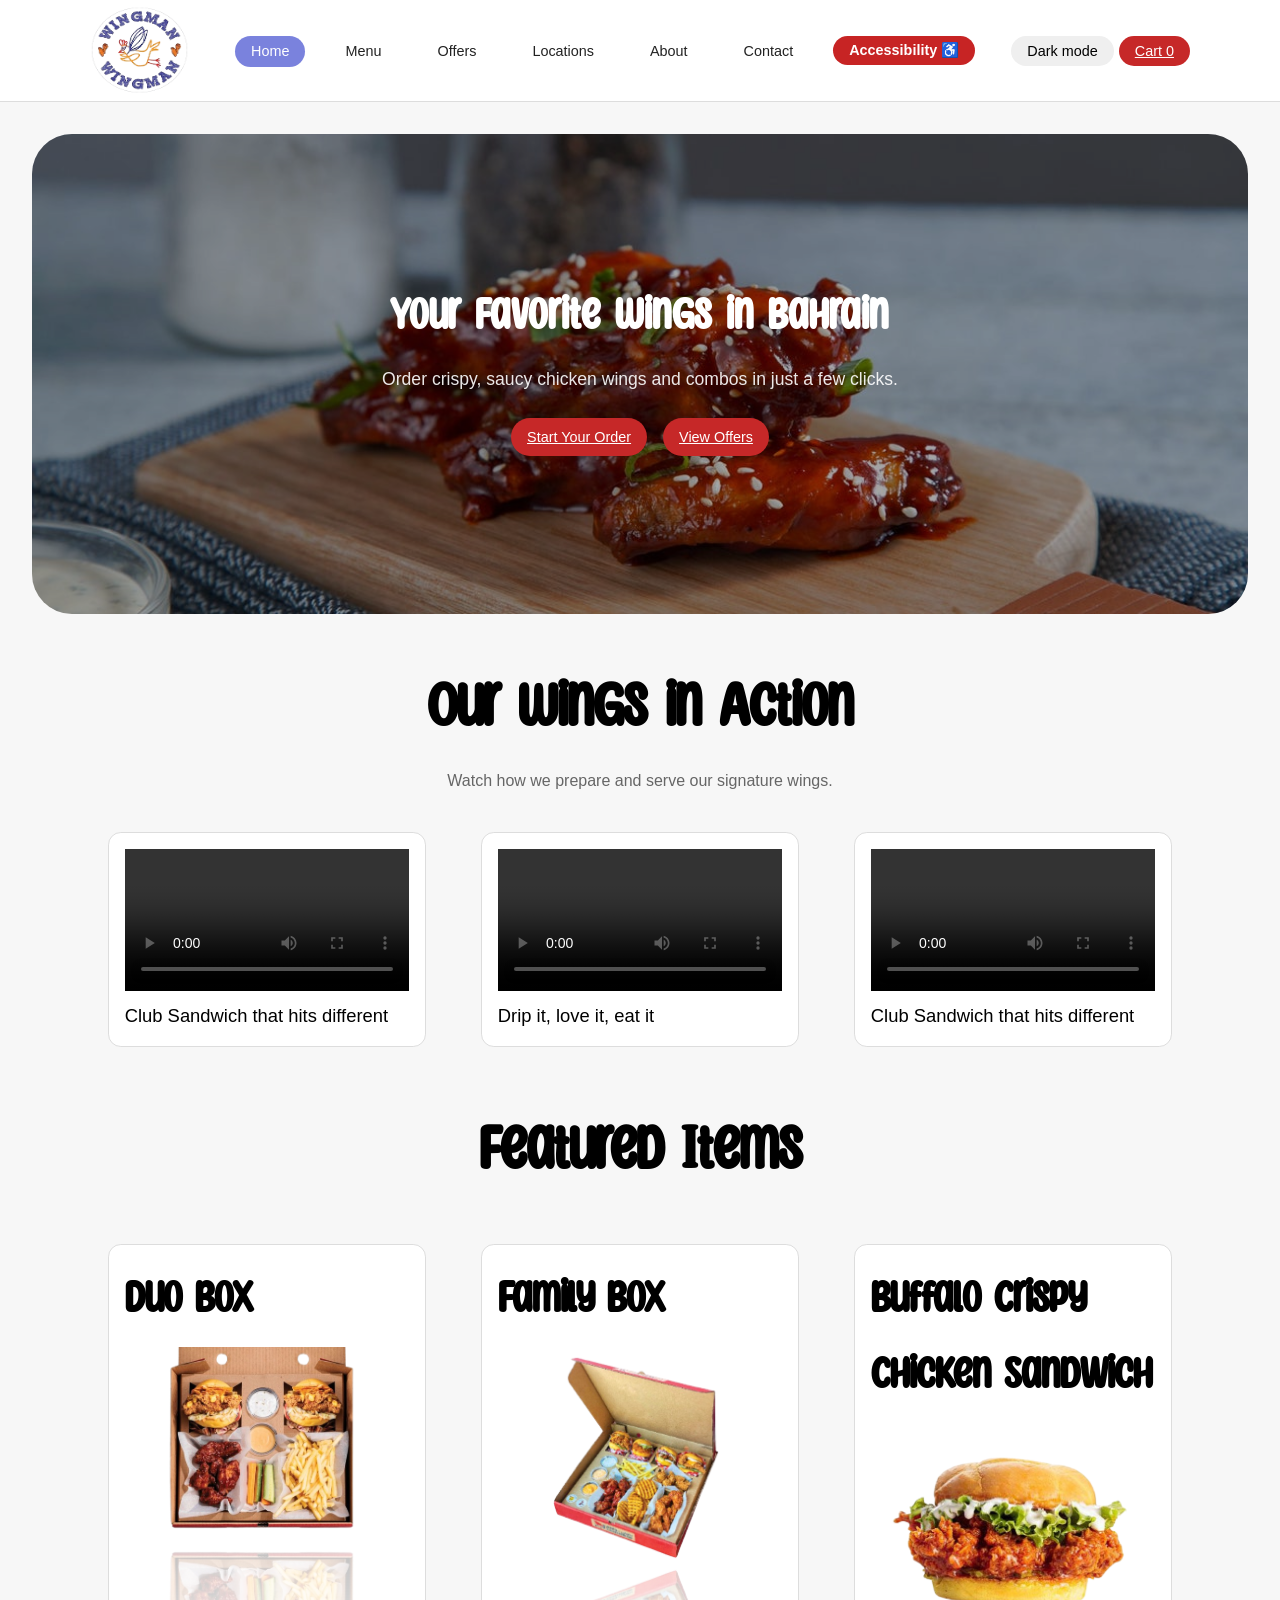
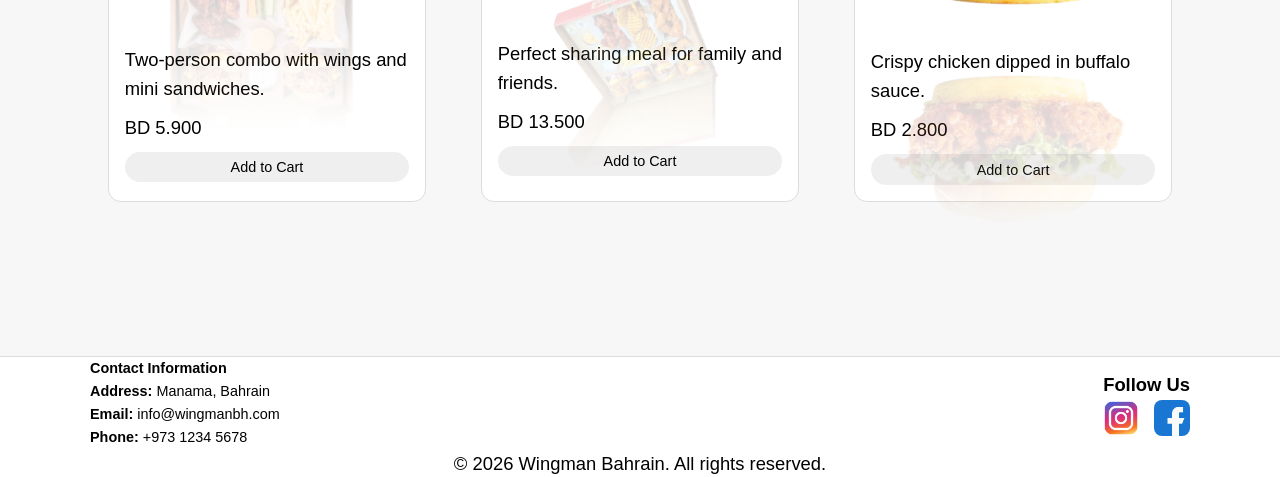
==== commit 5a640d52: "Update index.html" ====
--- a/index.html
+++ b/index.html
@@ -1,125 +1,45 @@
 <!DOCTYPE html>
 <html lang="en">
 <head>
+  <!-- ===== BASIC META TAGS ===== -->
   <meta charset="UTF-8" />
   <meta name="viewport" content="width=device-width, initial-scale=1.0" />
 
+  <!-- ===== PAGE TITLE & SEO ===== -->
   <title>Wingman Bahrain | Online Chicken Wings Delivery</title>
-  <meta name="description" content="Order crispy chicken wings, combos and sides online from Wingman Bahrain." />
-  <meta name="keywords" content="Wingman Bahrain, chicken wings, food delivery, Bahrain restaurant" />
-  
-  <link rel="icon" type="image/png" href="imges/logo.png">
-
+  <meta name="description"
+        content="Order crispy chicken wings, combos and sides online from Wingman Bahrain." />
+  <meta name="keywords"
+        content="Wingman Bahrain, chicken wings, food delivery, Bahrain restaurant" />
+            
+        
+        <!-- =================================================
+                      PAGE ICON
+  ================================================== -->
+                     
+          <link rel="icon" type="image/png" href="imges/logo.png">
+
+
+  <!-- ===== STYLES & SCRIPTS ===== -->
   <link rel="stylesheet" href="styles.css" />
   <script defer src="main.js"></script>
-
-  <style>
-    /* التنسيق الأساسي للهيدر ليتحمل الأزرار (Desktop) */
-    .site-header {
-      width: 100%;
-      background-color: #fff; /* غيره للون هيدر موقعك الأساسي لو كان داكن */
-      box-shadow: 0 2px 5px rgba(0,0,0,0.1);
-    }
-    .header-inner {
-      display: flex;
-      align-items: center;
-      justify-content: space-between;
-      gap: 15px;
-      padding: 10px 20px;
-    }
-    .nav-links {
-      display: flex;
-      list-style: none;
-      align-items: center;
-      gap: 15px;
-      margin: 0;
-      padding: 0;
-    }
-    .nav-links a {
-      text-decoration: none;
-      font-weight: bold;
-    }
-    .header-actions {
-      display: flex;
-      align-items: center;
-      gap: 10px;
-    }
-
-    /* ==========================================
-       🚀 السحر كله هني: التعديل الخاص بالتلفون (Mobile View)
-    ========================================== */
-    @media (max-width: 768px) {
-      .header-inner {
-        flex-direction: column; /* يخلي العناصر تنزل تحت بعض بترتيب نظيف */
-        align-items: center;
-        text-align: center;
-        gap: 12px;
-        padding: 15px 10px;
-      }
-
-      /* تنسيق المنيو الأساسي: 3 أزرار في كل سطر ميزان مضبوط */
-      .main-nav {
-        width: 100%;
-      }
-      .nav-links {
-        display: flex;
-        flex-wrap: wrap; /* يسمح بنزول الأزرار لسطر جديد */
-        justify-content: center;
-        gap: 8px;
-        width: 100%;
-      }
-      .nav-links li {
-        /* يوزع الأزرار الـ 6 الأساسية بالتساوي: 3 في كل سطر */
-        flex: 1 1 calc(33.33% - 10px); 
-        min-width: 75px;
-        text-align: center;
-      }
-      .nav-links a {
-        display: block;
-        padding: 8px 4px;
-        font-size: 13px;
-      }
-
-      /* فصل زر الـ Accessibility وحاوية لوحة التحكم ونقلها لمركز مريح */
-      .nav-links li.accessibility-container {
-        flex: 1 1 100%; /* ياخذ سطر بروحه تحت الروابط عشان ما يزاحمهم */
-        margin-top: 5px;
-        display: flex;
-        justify-content: center;
-      }
-      .acc-main-btn {
-        width: auto;
-        padding: 8px 20px;
-        font-size: 13px;
-      }
-
-      /* تنسيق أزرار الأكشن (Dark mode + Cart) في التلفون */
-      .header-actions {
-        width: 100%;
-        justify-content: center; /* يخليهم في النص تحت المنيو مباشرة */
-        gap: 15px;
-        margin-top: 5px;
-      }
-      .header-actions .btn {
-        flex: 1;
-        max-width: 140px; /* يحافظ على حجمهم أنيق بدون ما يمتطون */
-        text-align: center;
-        font-size: 13px;
-        padding: 8px 12px;
-      }
-    }
-  </style>
 </head>
 
 <body data-page="home">
 
+  <!-- =================================================
+       HEADER: Logo + Navigation + Actions
+  ================================================== -->
   <header class="site-header">
     <div class="container header-inner">
 
+      <!-- Logo Section -->
       <div class="logo" aria-label="Wingman Bahrain logo">
-        <img id="logo" src="imges/logo.png" alt="Wingman Bahrain logo" width="120">
-      </div>
-
+        <img id="logo" src="imges/logo.png" alt="Wingman Bahrain logo">
+        
+      </div>
+
+      <!-- Main Navigation -->
       <nav class="main-nav" aria-label="Main navigation">
         <ul class="nav-links">
           <li><a href="index.html" class="active">Home</a></li>
@@ -129,18 +49,27 @@
           <li><a href="about.html">About</a></li>
           <li><a href="contact.html">Contact</a></li>
 
+          <!-- Accessibility tools button (part of navigation) -->
           <li class="accessibility-container">
             <button id="acc-toggle-btn" class="acc-main-btn">
               Accessibility ♿
             </button>
 
+            <!-- Accessibility control panel -->
             <div id="acc-panel" class="acc-panel hidden">
+
+              <!-- Panel header -->
               <div class="acc-header">
                 <h3>Accessibility Adjustments</h3>
-                <button onclick="resetSettings()" class="reset-btn">Reset Settings</button>
+                <button onclick="resetSettings()" class="reset-btn">
+                  Reset Settings
+                </button>
               </div>
 
+              <!-- Panel body -->
               <div class="acc-body">
+
+                <!-- Text color adjustment -->
                 <p class="section-title">Adjust Text Colors</p>
                 <div class="color-adjustment-card">
                   <div class="color-circles">
@@ -151,17 +80,31 @@
                     <div class="circle green" onclick="changeColor('#28a745')"></div>
                     <div class="circle black" onclick="changeColor('#000000')"></div>
                   </div>
-                  <small onclick="changeColor('')" style="cursor:pointer;">Cancel / Default</small>
-                </div>
-
+                  <small onclick="changeColor('')" style="cursor:pointer;">
+                    Cancel / Default
+                  </small>
+                </div>
+
+                <!-- Font size controls -->
                 <p class="section-title">Content Scaling</p>
                 <div class="content-grid">
-                  <div class="grid-item" onclick="stepFontSize(-1)"><span class="icon">A-</span><small>Smaller</small></div>
-                  <div class="grid-item" onclick="resetFontSize()"><span class="icon">Default</span><small>100%</small></div>
-                  <div class="grid-item" onclick="stepFontSize(1)"><span class="icon">A+</span><small>Bigger</small></div>
-                </div>
-
+                  <div class="grid-item" onclick="stepFontSize(-1)">
+                    <span class="icon">A-</span>
+                    <small>Smaller</small>
+                  </div>
+                  <div class="grid-item" onclick="resetFontSize()">
+                    <span class="icon">Default</span>
+                    <small>100%</small>
+                  </div>
+                  <div class="grid-item" onclick="stepFontSize(1)">
+                    <span class="icon">A+</span>
+                    <small>Bigger</small>
+                  </div>
+                </div>
+
+                <!-- Visual aids -->
                 <p class="section-title">Visual Aids</p>
+
                 <div class="profile-item">
                   <label class="switch">
                     <input type="checkbox" id="title-highlight-toggle">
@@ -183,12 +126,14 @@
                     <small>Highlight all clickable links</small>
                   </div>
                 </div>
+
               </div>
             </div>
           </li>
         </ul>
       </nav>
 
+      <!-- Header action buttons -->
       <div class="header-actions">
         <button class="btn btn-outline" id="themeToggle">Dark mode</button>
         <a href="menu.html" class="btn btn-primary cart-link">
@@ -199,15 +144,23 @@
     </div>
   </header>
 
+  <!-- =================================================
+       MAIN CONTENT
+  ================================================== -->
   <main>
+
+    <!-- ===== HERO SECTION ===== -->
     <section class="hero">
       <div class="hero-image">
-        <img src="imges/chiken wings.jpeg" alt="Plate of chicken wings with dipping sauce">
-      </div>
+        <img src="imges/chiken wings.jpeg"
+             alt="Plate of chicken wings with dipping sauce">
+      </div>
+
       <div class="container hero-inner">
         <div class="hero-text">
           <h1>Your Favorite Wings in Bahrain</h1>
           <p>Order crispy, saucy chicken wings and combos in just a few clicks.</p>
+
           <div class="hero-actions">
             <a href="menu.html" class="btn btn-primary">Start Your Order</a>
             <a href="offers.html" class="btn btn-primary">View Offers</a>
@@ -216,6 +169,7 @@
       </div>
     </section>
 
+    <!-- ===== VIDEO SECTION ===== -->
     <div class="section-header">
       <h2>Our Wings in Action</h2>
       <p>Watch how we prepare and serve our signature wings.</p>
@@ -224,36 +178,55 @@
     <section class="section">
       <div class="container">
         <div class="card-grid">
-          <article class="card fade-anim">
-            <video controls width="100%"><source src="video/1.mp4" type="video/mp4"></video>
+
+          <!-- Video card 1 -->
+          <article class="card fade-anim">
+            <video controls width="100%">
+              <source src="video/1.mp4" type="video/mp4">
+            </video>
             <p class="center-text">Club Sandwich that hits different</p>
           </article>
-          <article class="card fade-anim">
-            <video controls width="100%"><source src="video/2.mp4" type="video/mp4"></video>
+
+          <!-- Video card 2 -->
+          <article class="card fade-anim">
+            <video controls width="100%">
+              <source src="video/2.mp4" type="video/mp4">
+            </video>
             <p class="center-text">Drip it, love it, eat it</p>
           </article>
-          <article class="card fade-anim">
-            <video controls width="100%"><source src="video/3.mp4" type="video/mp4"></video>
+
+          <!-- Video card 3 -->
+          <article class="card fade-anim">
+            <video controls width="100%">
+              <source src="video/3.mp4" type="video/mp4">
+            </video>
             <p class="center-text">Club Sandwich that hits different</p>
           </article>
+
         </div>
       </div>
     </section>
 
+    <!-- ===== FEATURED ITEMS ===== -->
     <div class="section-header">
       <h2>Featured Items</h2>
     </div>
 
     <section class="section">
       <div class="container">
+
         <div class="card-grid">
+
+          <!-- Featured item 1 -->
           <article class="card fade-anim">
             <h3>Duo Box</h3>
             <img src="imges/Duo Box.png" alt="Duo Box Meal" class="reflect">
-            <br><br><br><p>Two-person combo with wings and mini sandwiches.</p>
+           <br><br><br> <p>Two-person combo with wings and mini sandwiches.</p>
             <p class="price">BD 5.900</p>
             <button class="btn btn-small add-to-cart">Add to Cart</button>
           </article>
+
+          <!-- Featured item 2 -->
           <article class="card fade-anim">
             <h3>Family Box</h3>
             <img src="imges/Family Box.png" alt="Family Box Meal" class="reflect">
@@ -261,26 +234,39 @@
             <p class="price">BD 13.500</p>
             <button class="btn btn-small add-to-cart">Add to Cart</button>
           </article>
+
+          <!-- Featured item 3 -->
           <article class="card fade-anim">
             <h3>Buffalo Crispy Chicken Sandwich</h3>
-            <img src="imges/Buffalo Crispy Chicken Sandwich.png" alt="Buffalo Chicken Sandwich" class="reflect">
+            <img src="imges/Buffalo Crispy Chicken Sandwich.png"
+                 alt="Buffalo Chicken Sandwich"
+                 class="reflect">
             <p>Crispy chicken dipped in buffalo sauce.</p>
             <p class="price">BD 2.800</p>
             <button class="btn btn-small add-to-cart">Add to Cart</button>
           </article>
+
         </div>
       </div>
     </section>
+
   </main>
 
+  <!-- =================================================
+       FOOTER
+  ================================================== -->
   <footer class="site-footer">
     <div class="container footer-inner footer-simple">
+
+      <!-- Contact information -->
       <div class="footer-contact">
         <h4>Contact Information</h4>
         <p><strong>Address:</strong> Manama, Bahrain</p>
         <p><strong>Email:</strong> info@wingmanbh.com</p>
         <p><strong>Phone:</strong> +973 1234 5678</p>
       </div>
+
+      <!-- Social media links -->
       <div class="footer-social-col">
         <h4>Follow Us</h4>
         <div class="footer-social">
@@ -292,11 +278,19 @@
           </a>
         </div>
       </div>
-    </div>
+
+    </div>
+
+    <!-- Copyright notice -->
     <div class="footer-bottom">
       <p>© <span id="year"></span> Wingman Bahrain. All rights reserved.</p>
     </div>
+
+    <!-- Scroll to top button -->
     <button id="scrollTopBtn">↑</button>
   </footer>
+
+  <meta name="viewport" content="width=device-width, initial-scale=1.0">
+
 </body>
 </html>
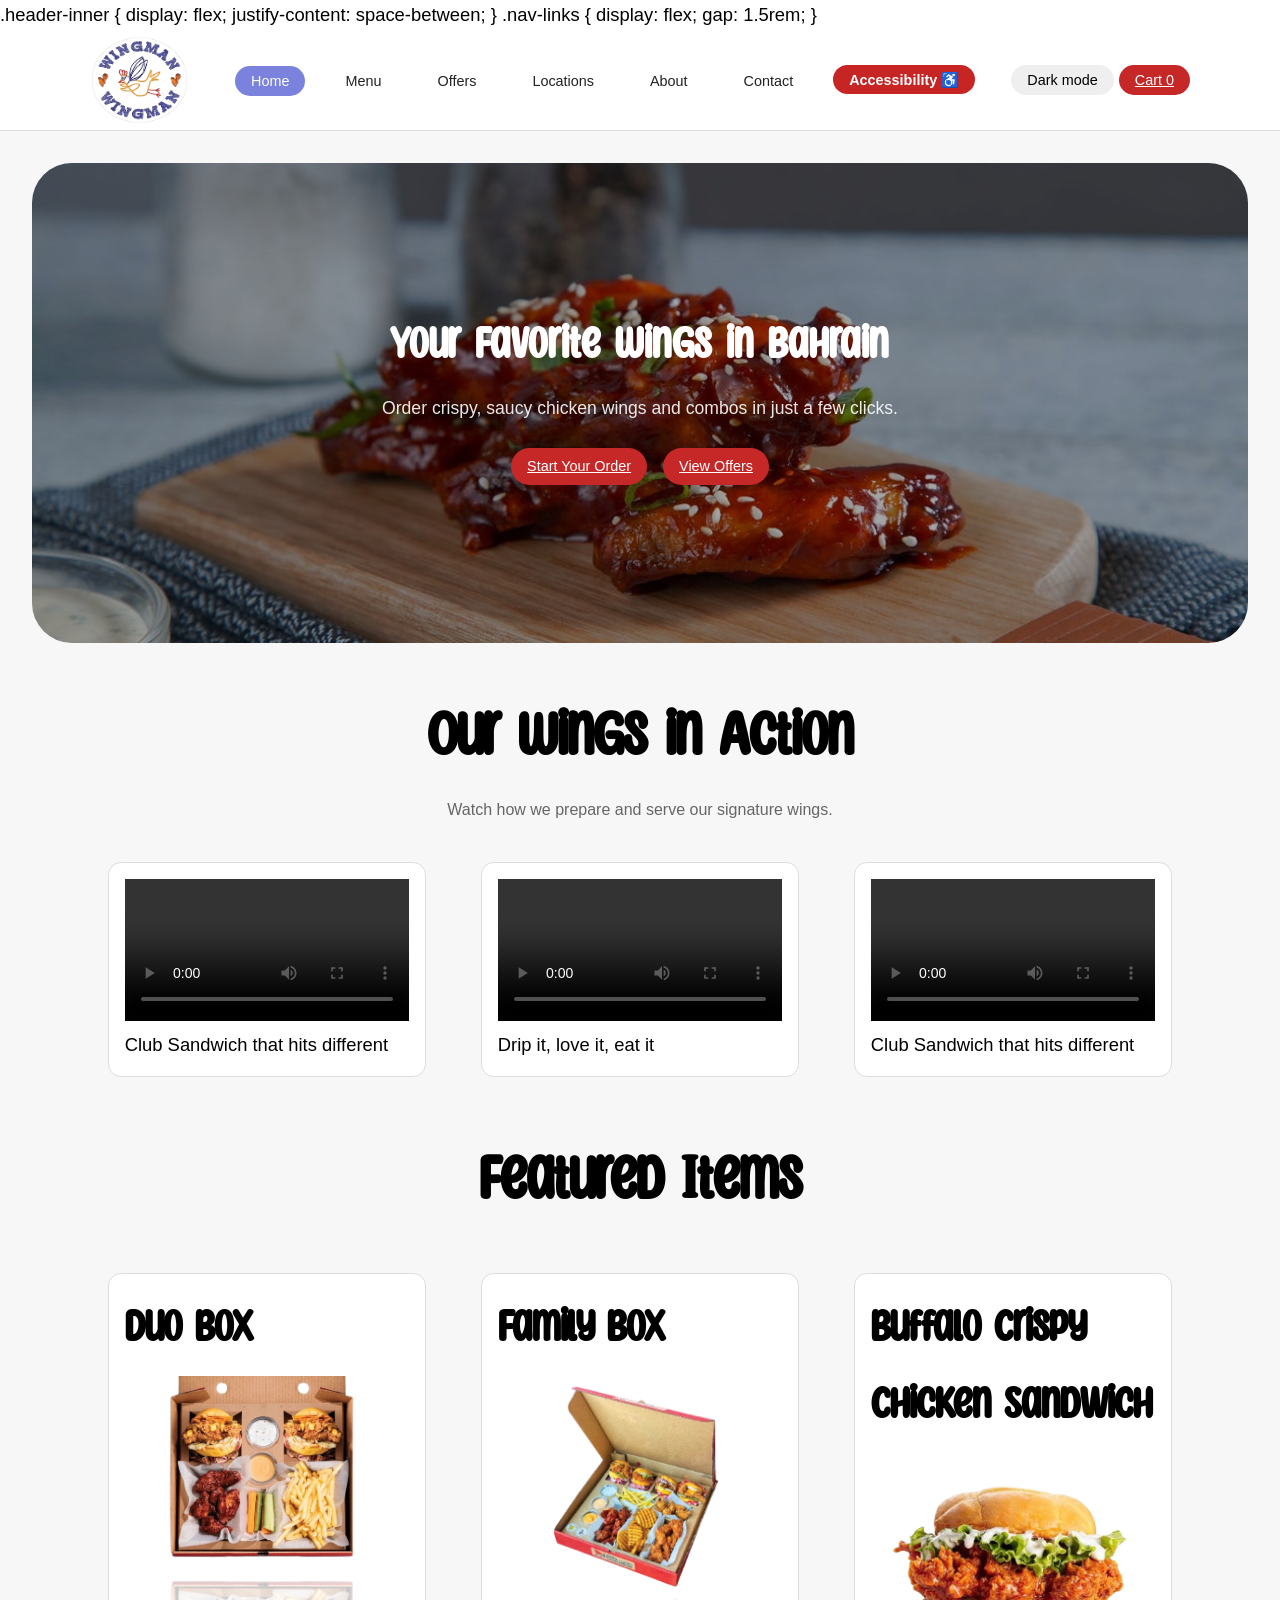
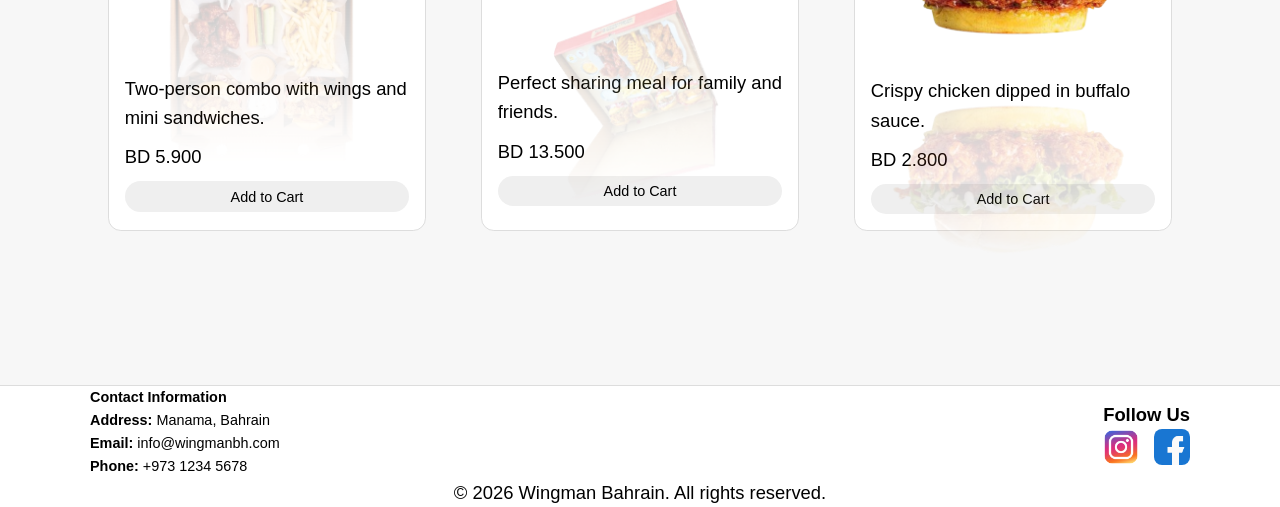
==== commit 9679fdff: "Update index.html" ====
--- a/index.html
+++ b/index.html
@@ -31,6 +31,15 @@
        HEADER: Logo + Navigation + Actions
   ================================================== -->
   <header class="site-header">
+    .header-inner {
+  display: flex;
+  justify-content: space-between;
+}
+
+.nav-links {
+  display: flex;
+  gap: 1.5rem;
+}
     <div class="container header-inner">
 
       <!-- Logo Section -->
@@ -38,6 +47,7 @@
         <img id="logo" src="imges/logo.png" alt="Wingman Bahrain logo">
         
       </div>
+      
 
       <!-- Main Navigation -->
       <nav class="main-nav" aria-label="Main navigation">
--- a/styles.css
+++ b/styles.css
@@ -1312,3 +1312,41 @@
         font-size: 2rem !important;
     }
 }
+
+/* ===============================
+   MOBILE NAVIGATION FIX
+================================ */
+@media (max-width: 768px) {
+
+  /* Stack header items vertically */
+  .header-inner {
+    flex-direction: column;
+    align-items: center;
+    gap: 1rem;
+  }
+
+  /* Center logo */
+  .logo {
+    justify-content: center;
+  }
+
+  /* Make nav links wrap nicely */
+  .nav-links {
+    flex-wrap: wrap;
+    justify-content: center;
+    gap: 0.6rem;
+  }
+
+  /* Slightly smaller nav buttons */
+  .nav-links a {
+    font-size: 0.85rem;
+    padding: 0.4rem 0.8rem;
+  }
+
+  /* Header action buttons (Dark mode + Cart) */
+  .header-actions {
+    flex-direction: row;
+    justify-content: center;
+    gap: 0.6rem;
+  }
+}
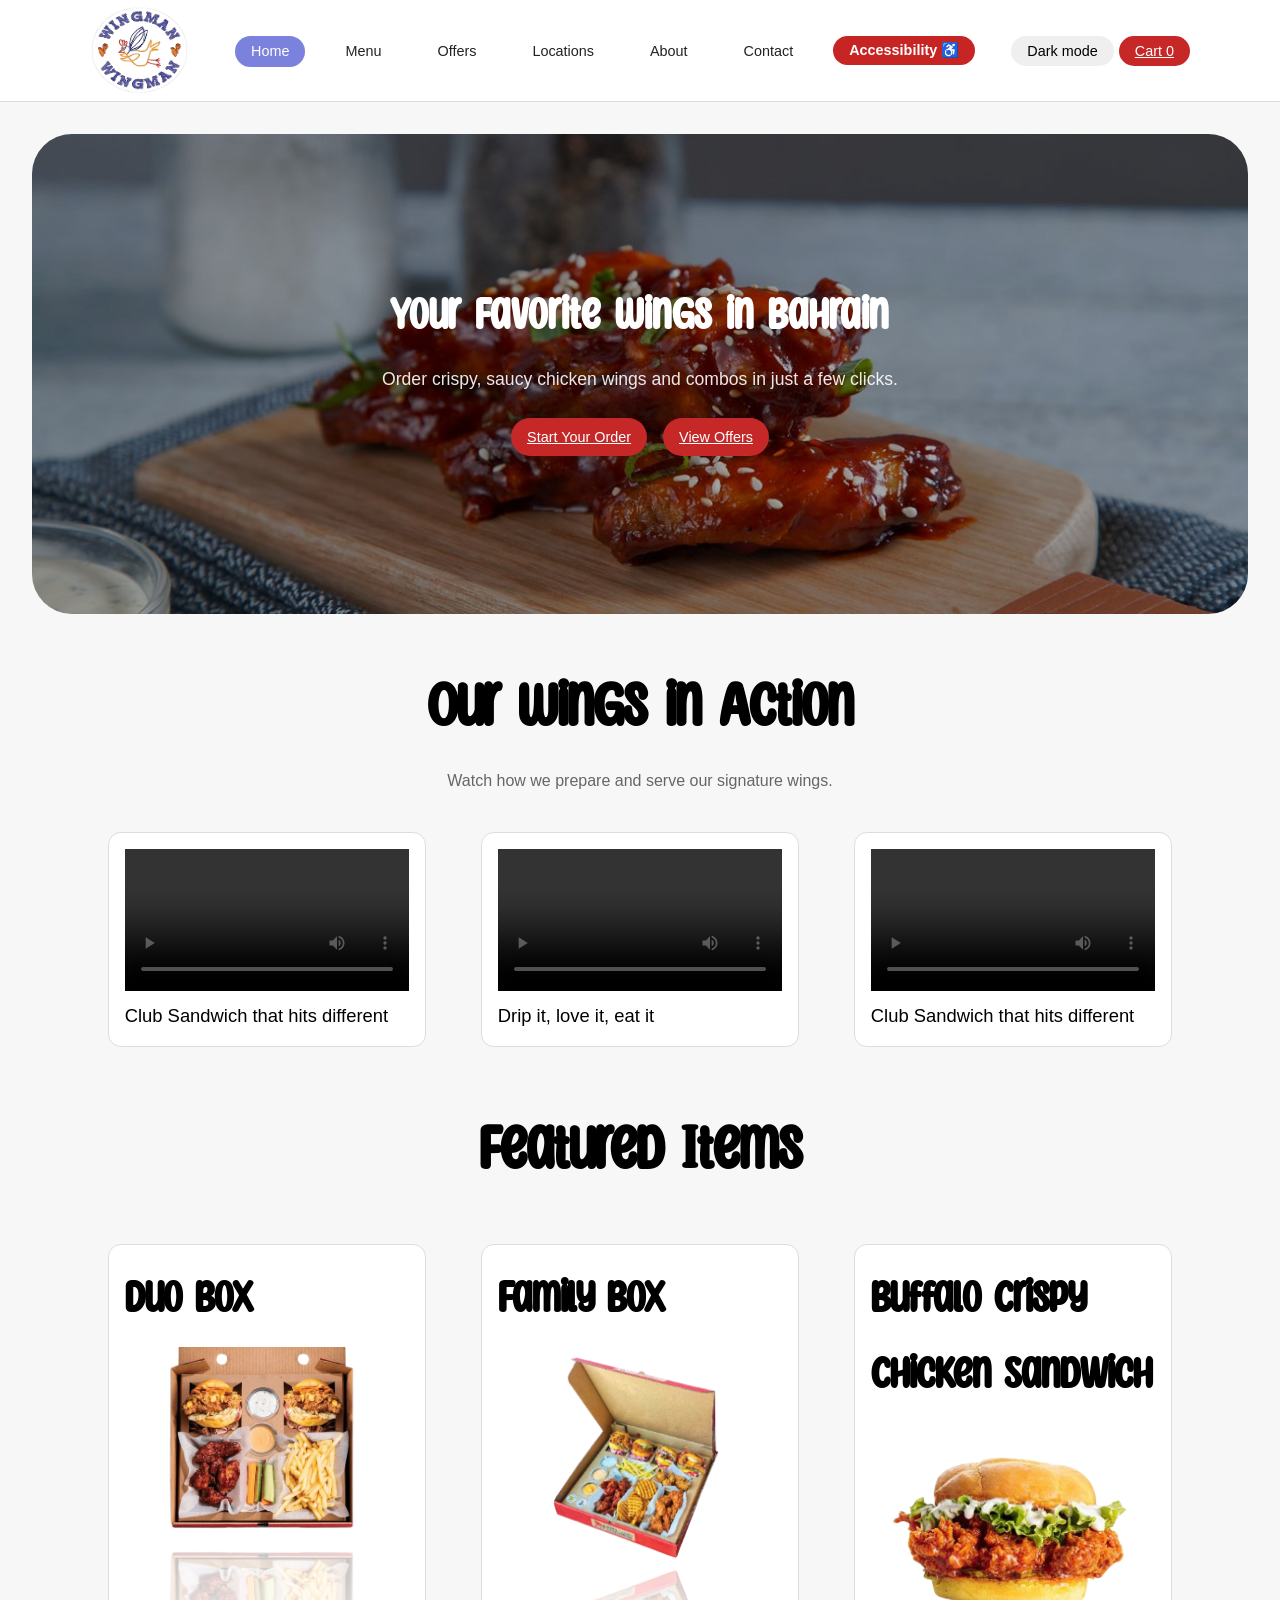
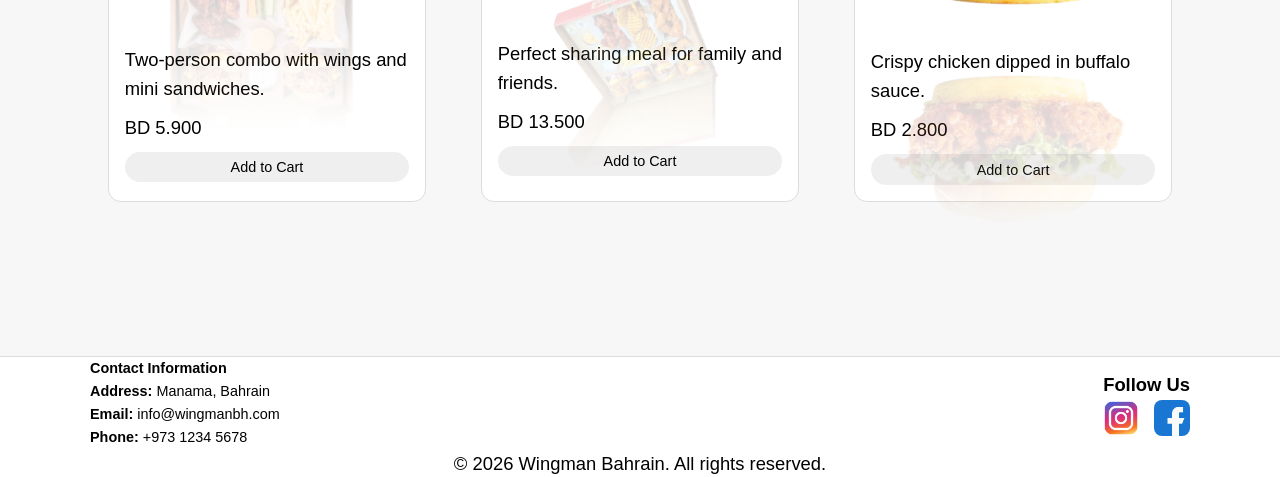
==== commit 208e994d: "Update index.html" ====
--- a/index.html
+++ b/index.html
@@ -31,15 +31,7 @@
        HEADER: Logo + Navigation + Actions
   ================================================== -->
   <header class="site-header">
-    .header-inner {
-  display: flex;
-  justify-content: space-between;
-}
-
-.nav-links {
-  display: flex;
-  gap: 1.5rem;
-}
+
     <div class="container header-inner">
 
       <!-- Logo Section -->
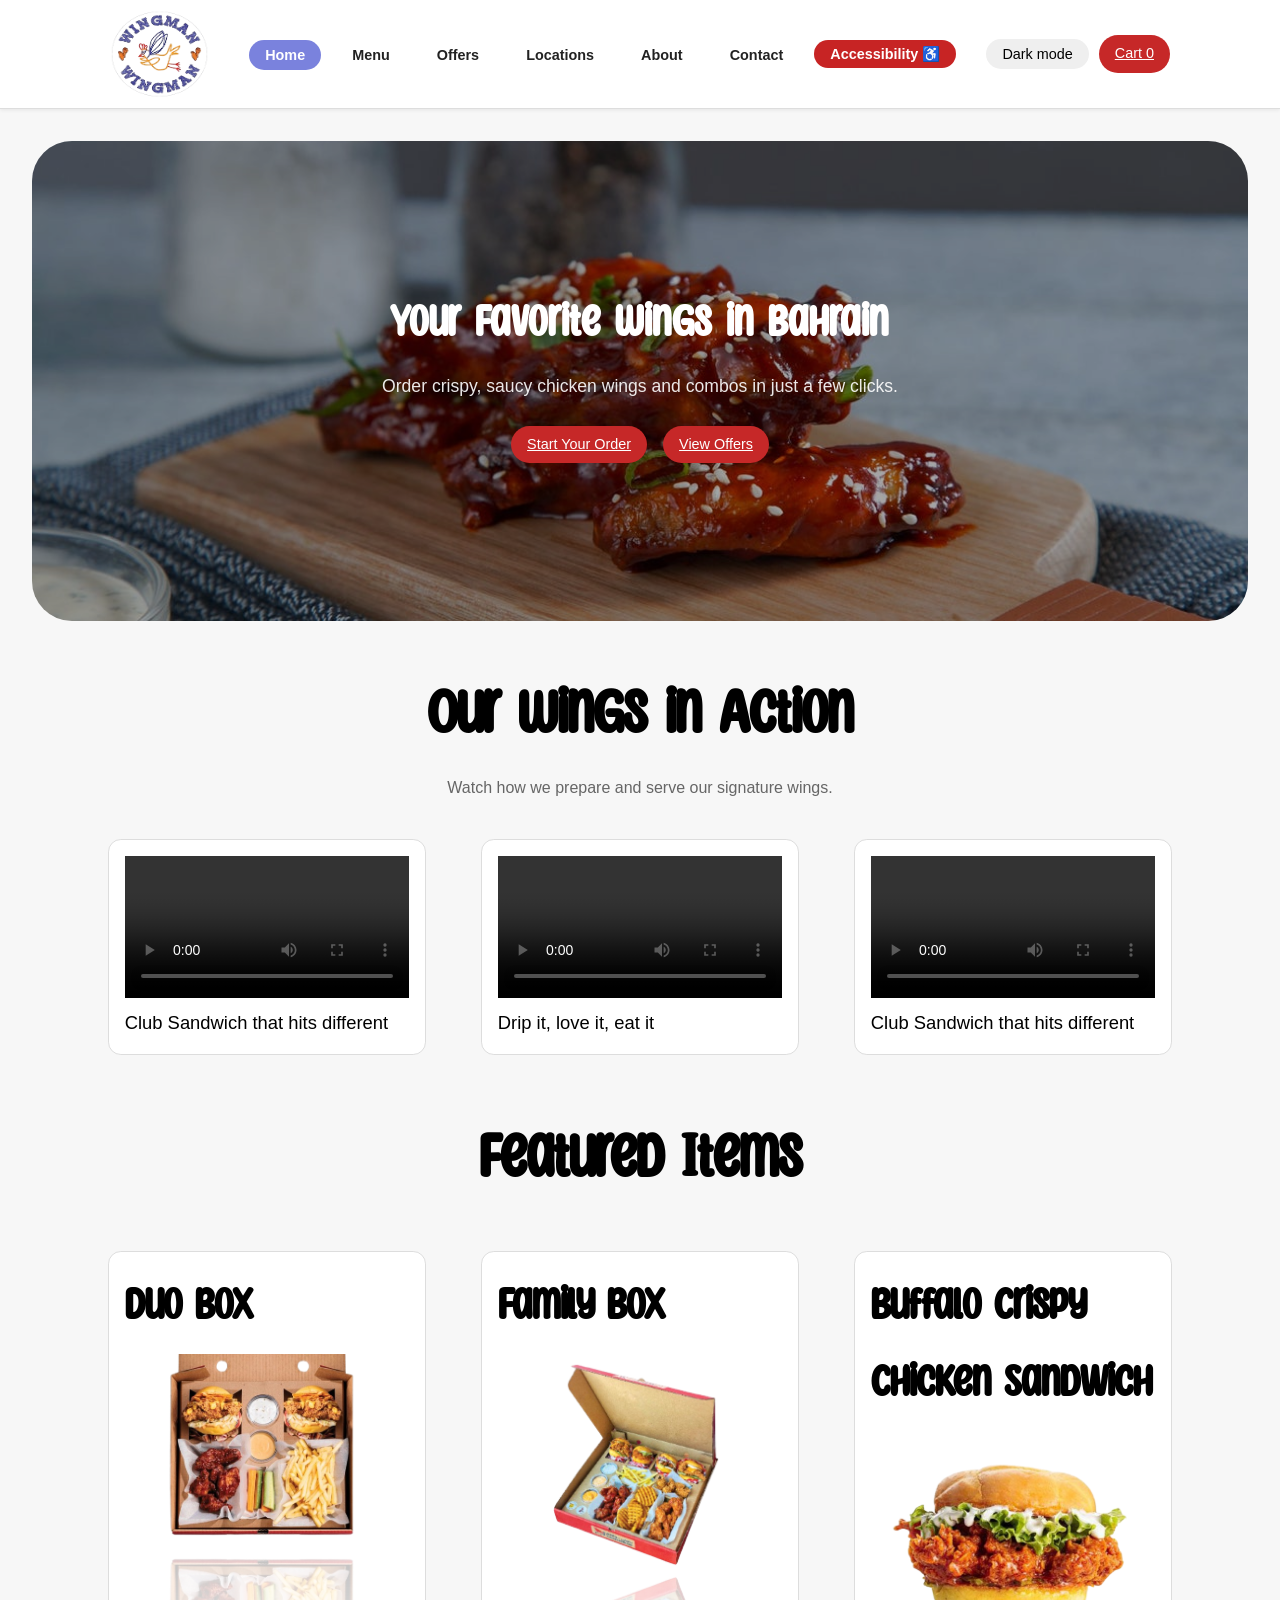
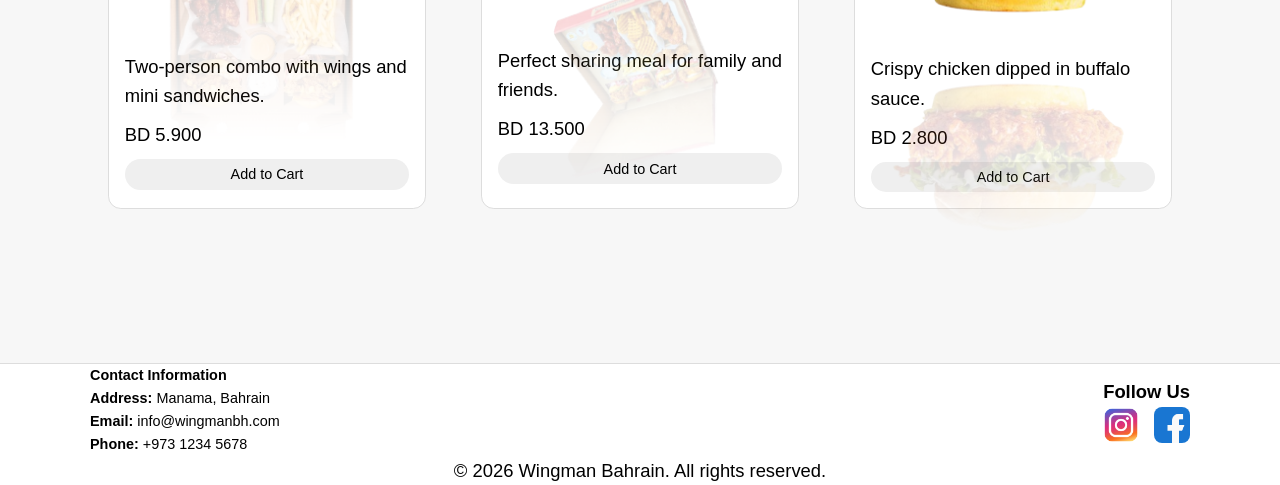
==== commit b91d1956: "Update index.html" ====
--- a/index.html
+++ b/index.html
@@ -1,47 +1,144 @@
 <!DOCTYPE html>
 <html lang="en">
 <head>
-  <!-- ===== BASIC META TAGS ===== -->
   <meta charset="UTF-8" />
   <meta name="viewport" content="width=device-width, initial-scale=1.0" />
 
-  <!-- ===== PAGE TITLE & SEO ===== -->
   <title>Wingman Bahrain | Online Chicken Wings Delivery</title>
-  <meta name="description"
-        content="Order crispy chicken wings, combos and sides online from Wingman Bahrain." />
-  <meta name="keywords"
-        content="Wingman Bahrain, chicken wings, food delivery, Bahrain restaurant" />
-            
-        
-        <!-- =================================================
-                      PAGE ICON
-  ================================================== -->
-                     
-          <link rel="icon" type="image/png" href="imges/logo.png">
-
-
-  <!-- ===== STYLES & SCRIPTS ===== -->
+  <meta name="description" content="Order crispy chicken wings, combos and sides online from Wingman Bahrain." />
+  <meta name="keywords" content="Wingman Bahrain, chicken wings, food delivery, Bahrain restaurant" />
+  
+  <link rel="icon" type="image/png" href="imges/logo.png">
+
   <link rel="stylesheet" href="styles.css" />
   <script defer src="main.js"></script>
+
+  <style>
+    /* التنسيق الأساسي للهيدر (Desktop) */
+    .site-header {
+      width: 100%;
+      background-color: #fff;
+      box-shadow: 0 1px 4px rgba(0,0,0,0.08);
+    }
+    .header-inner {
+      display: flex;
+      align-items: center;
+      justify-content: space-between;
+      gap: 15px;
+      padding: 10px 20px;
+    }
+    .nav-links {
+      display: flex;
+      list-style: none;
+      align-items: center;
+      gap: 15px;
+      margin: 0;
+      padding: 0;
+    }
+    .nav-links a {
+      text-decoration: none;
+      font-weight: bold;
+    }
+    .header-actions {
+      display: flex;
+      align-items: center;
+      gap: 10px;
+    }
+
+    /* ==========================================
+       🚀 التعديل فائق النعومة والتصغير للتلفون (Mobile View)
+    ========================================== */
+    @media (max-width: 768px) {
+      .header-inner {
+        flex-direction: column;
+        align-items: center;
+        text-align: center;
+        gap: 8px; /* تقليل الفراغات */
+        padding: 8px 5px; /* هيدر نحيف جداً */
+      }
+
+      /* تصغير حجم اللوجو في التلفون عشان ما ياخذ مساحة */
+      #logo {
+        max-width: 90px !important; 
+        height: auto;
+      }
+
+      .main-nav {
+        width: 100%;
+      }
+      
+      /* روابط المنيو الأساسية (6 أزرار) */
+      .nav-links {
+        display: flex;
+        flex-wrap: wrap;
+        justify-content: center;
+        gap: 4px; /* مسافة صغيرة جداً */
+        width: 100%;
+      }
+      .nav-links li {
+        flex: 1 1 calc(33.33% - 6px); /* 3 في كل سطر ميزان */
+        min-width: 65px;
+      }
+      .nav-links a {
+        display: block;
+        padding: 4px 2px; /* تقليل الحشوة داخل الزر */
+        font-size: 11px; /* تصغير الخط */
+        font-weight: 600;
+      }
+
+      /* إخفاء زر الـ Accessibility من المنيو العلوي لعدم الزحمة ونقله مع الأكشنز */
+      .nav-links li.accessibility-container {
+        display: none; 
+      }
+
+      /* تجميع الأزرار الفرعية الثلاثة في سطر واحد صغير وملموم */
+      .header-actions {
+        width: 100%;
+        display: flex;
+        flex-direction: row; /* سطر واحد للأزرار التكميلية */
+        justify-content: center;
+        gap: 6px;
+        margin-top: 4px;
+      }
+      
+      /* تصغير الأزرار الثلاثة (Dark Mode, Accessibility, Cart) */
+      .header-actions .btn, .acc-main-btn-mobile {
+        flex: 1;
+        max-width: 100px; /* حجم صغير جداً وملموم */
+        font-size: 10px !important; /* خط ناعم */
+        padding: 5px 4px !important; /* حشوة خفيفة */
+        text-align: center;
+        white-space: nowrap;
+        border-radius: 4px;
+      }
+      
+      /* زر ذوي الهمم بصيغة مصغرة تناسب السطر الجديد */
+      .acc-main-btn-mobile {
+        background-color: #f0f0f0;
+        border: 1px solid #ccc;
+        cursor: pointer;
+        font-weight: bold;
+      }
+    }
+
+    /* إخفاء الزر البديل في الديسكتوب */
+    @media (min-width: 769px) {
+      .acc-main-btn-mobile {
+        display: none;
+      }
+    }
+  </style>
 </head>
 
 <body data-page="home">
 
-  <!-- =================================================
-       HEADER: Logo + Navigation + Actions
-  ================================================== -->
   <header class="site-header">
-
     <div class="container header-inner">
 
-      <!-- Logo Section -->
       <div class="logo" aria-label="Wingman Bahrain logo">
-        <img id="logo" src="imges/logo.png" alt="Wingman Bahrain logo">
-        
-      </div>
-      
-
-      <!-- Main Navigation -->
+        <img id="logo" src="imges/logo.png" alt="Wingman Bahrain logo" width="120">
+      </div>
+
       <nav class="main-nav" aria-label="Main navigation">
         <ul class="nav-links">
           <li><a href="index.html" class="active">Home</a></li>
@@ -51,118 +148,70 @@
           <li><a href="about.html">About</a></li>
           <li><a href="contact.html">Contact</a></li>
 
-          <!-- Accessibility tools button (part of navigation) -->
           <li class="accessibility-container">
-            <button id="acc-toggle-btn" class="acc-main-btn">
-              Accessibility ♿
-            </button>
-
-            <!-- Accessibility control panel -->
-            <div id="acc-panel" class="acc-panel hidden">
-
-              <!-- Panel header -->
-              <div class="acc-header">
-                <h3>Accessibility Adjustments</h3>
-                <button onclick="resetSettings()" class="reset-btn">
-                  Reset Settings
-                </button>
-              </div>
-
-              <!-- Panel body -->
-              <div class="acc-body">
-
-                <!-- Text color adjustment -->
-                <p class="section-title">Adjust Text Colors</p>
-                <div class="color-adjustment-card">
-                  <div class="color-circles">
-                    <div class="circle blue" onclick="changeColor('#0084ff')"></div>
-                    <div class="circle purple" onclick="changeColor('#a333c8')"></div>
-                    <div class="circle red" onclick="changeColor('#ff0000')"></div>
-                    <div class="circle orange" onclick="changeColor('#ff6600')"></div>
-                    <div class="circle green" onclick="changeColor('#28a745')"></div>
-                    <div class="circle black" onclick="changeColor('#000000')"></div>
-                  </div>
-                  <small onclick="changeColor('')" style="cursor:pointer;">
-                    Cancel / Default
-                  </small>
-                </div>
-
-                <!-- Font size controls -->
-                <p class="section-title">Content Scaling</p>
-                <div class="content-grid">
-                  <div class="grid-item" onclick="stepFontSize(-1)">
-                    <span class="icon">A-</span>
-                    <small>Smaller</small>
-                  </div>
-                  <div class="grid-item" onclick="resetFontSize()">
-                    <span class="icon">Default</span>
-                    <small>100%</small>
-                  </div>
-                  <div class="grid-item" onclick="stepFontSize(1)">
-                    <span class="icon">A+</span>
-                    <small>Bigger</small>
-                  </div>
-                </div>
-
-                <!-- Visual aids -->
-                <p class="section-title">Visual Aids</p>
-
-                <div class="profile-item">
-                  <label class="switch">
-                    <input type="checkbox" id="title-highlight-toggle">
-                    <span class="slider"></span>
-                  </label>
-                  <div class="profile-text">
-                    <strong>Highlight Titles</strong>
-                    <small>Add borders to headings</small>
-                  </div>
-                </div>
-
-                <div class="profile-item">
-                  <label class="switch">
-                    <input type="checkbox" id="link-highlight-toggle">
-                    <span class="slider"></span>
-                  </label>
-                  <div class="profile-text">
-                    <strong>Highlight Links</strong>
-                    <small>Highlight all clickable links</small>
-                  </div>
-                </div>
-
-              </div>
-            </div>
+            <button id="acc-toggle-btn" class="acc-main-btn">Accessibility ♿</button>
           </li>
         </ul>
       </nav>
 
-      <!-- Header action buttons -->
       <div class="header-actions">
+        <button id="acc-toggle-btn-mobile" class="acc-main-btn-mobile" onclick="document.getElementById('acc-toggle-btn').click();">
+          Access ♿
+        </button>
         <button class="btn btn-outline" id="themeToggle">Dark mode</button>
         <a href="menu.html" class="btn btn-primary cart-link">
           Cart <span id="cartCount">0</span>
         </a>
       </div>
 
+      <div id="acc-panel" class="acc-panel hidden">
+        <div class="acc-header">
+          <h3>Accessibility Adjustments</h3>
+          <button onclick="resetSettings()" class="reset-btn">Reset Settings</button>
+        </div>
+        <div class="acc-body">
+          <p class="section-title">Adjust Text Colors</p>
+          <div class="color-adjustment-card">
+            <div class="color-circles">
+              <div class="circle blue" onclick="changeColor('#0084ff')"></div>
+              <div class="circle purple" onclick="changeColor('#a333c8')"></div>
+              <div class="circle red" onclick="changeColor('#ff0000')"></div>
+              <div class="circle orange" onclick="changeColor('#ff6600')"></div>
+              <div class="circle green" onclick="changeColor('#28a745')"></div>
+              <div class="circle black" onclick="changeColor('#000000')"></div>
+            </div>
+            <small onclick="changeColor('')" style="cursor:pointer;">Cancel / Default</small>
+          </div>
+          <p class="section-title">Content Scaling</p>
+          <div class="content-grid">
+            <div class="grid-item" onclick="stepFontSize(-1)"><span class="icon">A-</span><small>Smaller</small></div>
+            <div class="grid-item" onclick="resetFontSize()"><span class="icon">Default</span><small>100%</small></div>
+            <div class="grid-item" onclick="stepFontSize(1)"><span class="icon">A+</span><small>Bigger</small></div>
+          </div>
+          <p class="section-title">Visual Aids</p>
+          <div class="profile-item">
+            <label class="switch"><input type="checkbox" id="title-highlight-toggle"><span class="slider"></span></label>
+            <div class="profile-text"><strong>Highlight Titles</strong><small>Add borders to headings</small></div>
+          </div>
+          <div class="profile-item">
+            <label class="switch"><input type="checkbox" id="link-highlight-toggle"><span class="slider"></span></label>
+            <div class="profile-text"><strong>Highlight Links</strong><small>Highlight all clickable links</small></div>
+          </div>
+        </div>
+      </div>
+
     </div>
   </header>
 
-  <!-- =================================================
-       MAIN CONTENT
-  ================================================== -->
   <main>
-
-    <!-- ===== HERO SECTION ===== -->
     <section class="hero">
       <div class="hero-image">
-        <img src="imges/chiken wings.jpeg"
-             alt="Plate of chicken wings with dipping sauce">
-      </div>
-
+        <img src="imges/chiken wings.jpeg" alt="Plate of chicken wings with dipping sauce">
+      </div>
       <div class="container hero-inner">
         <div class="hero-text">
           <h1>Your Favorite Wings in Bahrain</h1>
           <p>Order crispy, saucy chicken wings and combos in just a few clicks.</p>
-
           <div class="hero-actions">
             <a href="menu.html" class="btn btn-primary">Start Your Order</a>
             <a href="offers.html" class="btn btn-primary">View Offers</a>
@@ -171,7 +220,6 @@
       </div>
     </section>
 
-    <!-- ===== VIDEO SECTION ===== -->
     <div class="section-header">
       <h2>Our Wings in Action</h2>
       <p>Watch how we prepare and serve our signature wings.</p>
@@ -180,55 +228,36 @@
     <section class="section">
       <div class="container">
         <div class="card-grid">
-
-          <!-- Video card 1 -->
-          <article class="card fade-anim">
-            <video controls width="100%">
-              <source src="video/1.mp4" type="video/mp4">
-            </video>
+          <article class="card fade-anim">
+            <video controls width="100%"><source src="video/1.mp4" type="video/mp4"></video>
             <p class="center-text">Club Sandwich that hits different</p>
           </article>
-
-          <!-- Video card 2 -->
-          <article class="card fade-anim">
-            <video controls width="100%">
-              <source src="video/2.mp4" type="video/mp4">
-            </video>
+          <article class="card fade-anim">
+            <video controls width="100%"><source src="video/2.mp4" type="video/mp4"></video>
             <p class="center-text">Drip it, love it, eat it</p>
           </article>
-
-          <!-- Video card 3 -->
-          <article class="card fade-anim">
-            <video controls width="100%">
-              <source src="video/3.mp4" type="video/mp4">
-            </video>
+          <article class="card fade-anim">
+            <video controls width="100%"><source src="video/3.mp4" type="video/mp4"></video>
             <p class="center-text">Club Sandwich that hits different</p>
           </article>
-
         </div>
       </div>
     </section>
 
-    <!-- ===== FEATURED ITEMS ===== -->
     <div class="section-header">
       <h2>Featured Items</h2>
     </div>
 
     <section class="section">
       <div class="container">
-
         <div class="card-grid">
-
-          <!-- Featured item 1 -->
           <article class="card fade-anim">
             <h3>Duo Box</h3>
             <img src="imges/Duo Box.png" alt="Duo Box Meal" class="reflect">
-           <br><br><br> <p>Two-person combo with wings and mini sandwiches.</p>
+            <br><br><br><p>Two-person combo with wings and mini sandwiches.</p>
             <p class="price">BD 5.900</p>
             <button class="btn btn-small add-to-cart">Add to Cart</button>
           </article>
-
-          <!-- Featured item 2 -->
           <article class="card fade-anim">
             <h3>Family Box</h3>
             <img src="imges/Family Box.png" alt="Family Box Meal" class="reflect">
@@ -236,39 +265,26 @@
             <p class="price">BD 13.500</p>
             <button class="btn btn-small add-to-cart">Add to Cart</button>
           </article>
-
-          <!-- Featured item 3 -->
           <article class="card fade-anim">
             <h3>Buffalo Crispy Chicken Sandwich</h3>
-            <img src="imges/Buffalo Crispy Chicken Sandwich.png"
-                 alt="Buffalo Chicken Sandwich"
-                 class="reflect">
+            <img src="imges/Buffalo Crispy Chicken Sandwich.png" alt="Buffalo Chicken Sandwich" class="reflect">
             <p>Crispy chicken dipped in buffalo sauce.</p>
             <p class="price">BD 2.800</p>
             <button class="btn btn-small add-to-cart">Add to Cart</button>
           </article>
-
         </div>
       </div>
     </section>
-
   </main>
 
-  <!-- =================================================
-       FOOTER
-  ================================================== -->
   <footer class="site-footer">
     <div class="container footer-inner footer-simple">
-
-      <!-- Contact information -->
       <div class="footer-contact">
         <h4>Contact Information</h4>
         <p><strong>Address:</strong> Manama, Bahrain</p>
         <p><strong>Email:</strong> info@wingmanbh.com</p>
         <p><strong>Phone:</strong> +973 1234 5678</p>
       </div>
-
-      <!-- Social media links -->
       <div class="footer-social-col">
         <h4>Follow Us</h4>
         <div class="footer-social">
@@ -280,19 +296,11 @@
           </a>
         </div>
       </div>
-
-    </div>
-
-    <!-- Copyright notice -->
+    </div>
     <div class="footer-bottom">
       <p>© <span id="year"></span> Wingman Bahrain. All rights reserved.</p>
     </div>
-
-    <!-- Scroll to top button -->
     <button id="scrollTopBtn">↑</button>
   </footer>
-
-  <meta name="viewport" content="width=device-width, initial-scale=1.0">
-
 </body>
 </html>
--- a/styles.css
+++ b/styles.css
@@ -1224,129 +1224,34 @@
     font-family: var(--heading-font);
     font-size: clamp(2rem, 6vw, 3rem);
 }
-
-/* كود التجاوب مع التلفون - Mobile Responsive */
-@media screen and (max-width: 600px) {
-    
-    /* يخلي الهيدر واللوجو يترتبون بشكل عمودي */
-    header, nav {
-        flex-direction: column;
-        text-align: center;
-        gap: 15px;
-    }
-
-    /* يخلي المنيو وكروت الطعام تصير سطر واحد (عمود واحد) */
-    .menu-container, .grid-layout { 
-        display: flex;
-        flex-direction: column;
-        padding: 10px;
-    }
-
-    /* يخلي الكارت ياخذ عرض الشاشة كامل */
-    .menu-card, .card {
-        width: 100% !important;
-        margin-bottom: 20px;
-    }
-
-    /* تصغير حجم الخطوط عشان تناسب الشاشة الصغيرة */
-    h1 {
-        font-size: 1.8rem;
-    }
-
-    /* ميزة Column Count المطلوبة في المشروع: 
-       تخلي النص عمود واحد في التلفون (iPhone) */
-    .text-section {
-        column-count: 1 !important;
-    }
-
-    /* إخفاء العناصر التي لا نحتاجها في التلفون (Display: none) المطلوبة */
-    .desktop-only {
-        display: none;
-    }
-}
-
-/* كود التجاوب النهائي - يضمن الشغل على iPhone و Android */
-@media screen and (max-width: 768px) {
-    
-    /* 1. تصفير المسافات وضمان عدم خروج العناصر عن الشاشة */
-    body {
-        overflow-x: hidden;
-        width: 100%;
-    }
-
-    /* 2. تحويل الهيدر واللوجو لترتيب عمودي */
-    header, .nav-container {
-        display: flex !important;
-        flex-direction: column !important;
-        height: auto !important;
-        padding: 10px 0 !important;
-    }
-
-    /* 3. تطبيق Column Count المطلوبة في المشروع (عمود واحد للموبايل) */
-    /* استبدل .content-section باسم الكلاس اللي فيه نصوص المنيو أو المقالات */
-    .content-section, .gallery-container {
-        column-count: 1 !important; 
-        width: 100% !important;
-    }
-
-    /* 4. كروت المنيو: تترتب تحت بعض بشكل مرتب */
-    .menu-container, .grid-layout {
-        display: block !important; /* يلغي الـ Grid أو الـ Flex ويخليهم تحت بعض */
-        padding: 15px !important;
-    }
-
-    .menu-card, .card {
-        width: 95% !important; /* ياخذ عرض الشاشة مع ترك مسافة بسيطة */
-        margin: 0 auto 20px auto !important;
-        display: block !important;
-    }
-
-    /* 5. تصغير الصور لتناسب الشاشة */
-    img {
-        max-width: 100% !important;
-        height: auto !important;
-    }
-
-    /* 6. تصغير الخطوط الكبيرة */
-    h1 {
-        font-size: 2rem !important;
-    }
-}
-
 /* ===============================
-   MOBILE NAVIGATION FIX
+   MOBILE RESPONSIVE
 ================================ */
 @media (max-width: 768px) {
-
-  /* Stack header items vertically */
   .header-inner {
     flex-direction: column;
-    align-items: center;
-    gap: 1rem;
-  }
-
-  /* Center logo */
-  .logo {
+  }
+
+  .nav-links {
     justify-content: center;
-  }
-
-  /* Make nav links wrap nicely */
-  .nav-links {
     flex-wrap: wrap;
-    justify-content: center;
-    gap: 0.6rem;
-  }
-
-  /* Slightly smaller nav buttons */
-  .nav-links a {
-    font-size: 0.85rem;
-    padding: 0.4rem 0.8rem;
-  }
-
-  /* Header action buttons (Dark mode + Cart) */
-  .header-actions {
-    flex-direction: row;
-    justify-content: center;
-    gap: 0.6rem;
-  }
-}
+  }
+
+  .hero {
+    height: 360px;
+  }
+
+  .hero-text h1 {
+    font-size: 2rem;
+  }
+
+  .contact-layout,
+  .locations-layout {
+    grid-template-columns: 1fr;
+  }
+
+  .footer-inner {
+    flex-direction: column;
+    text-align: center;
+  }
+}
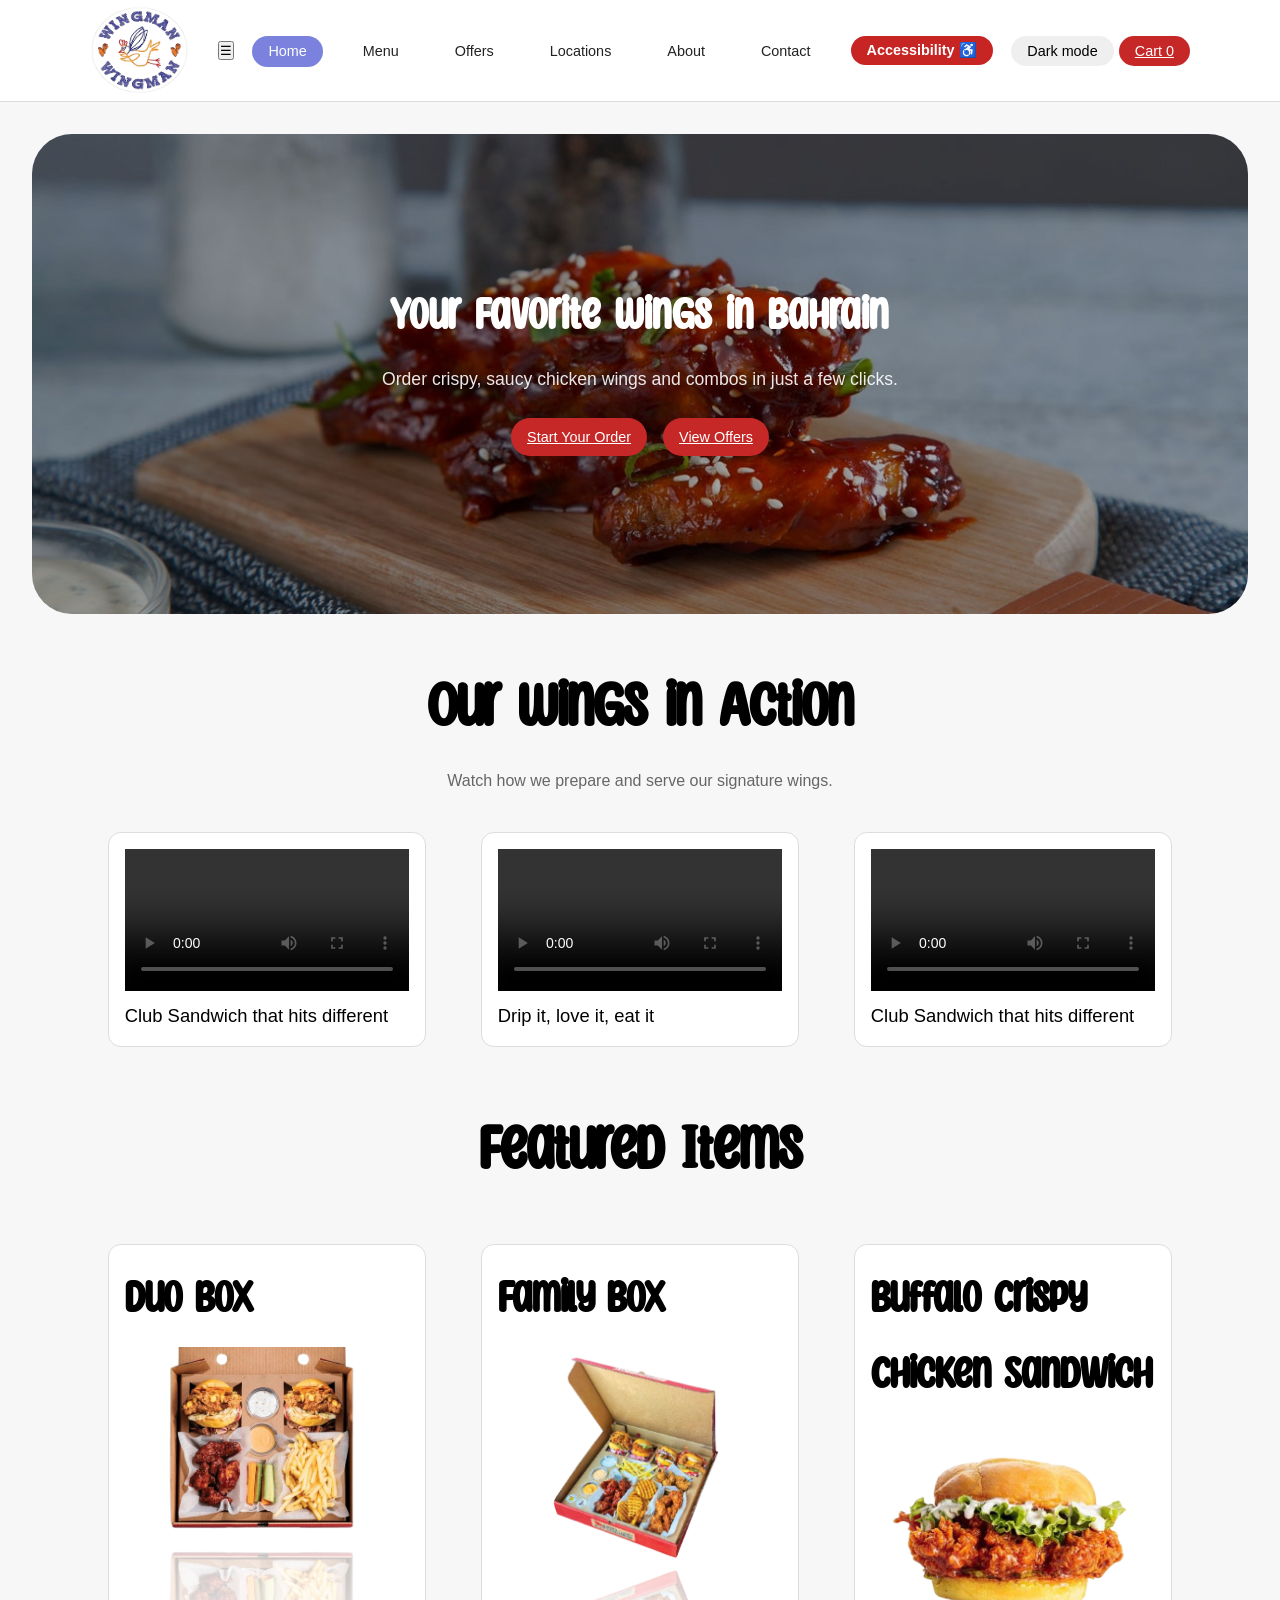
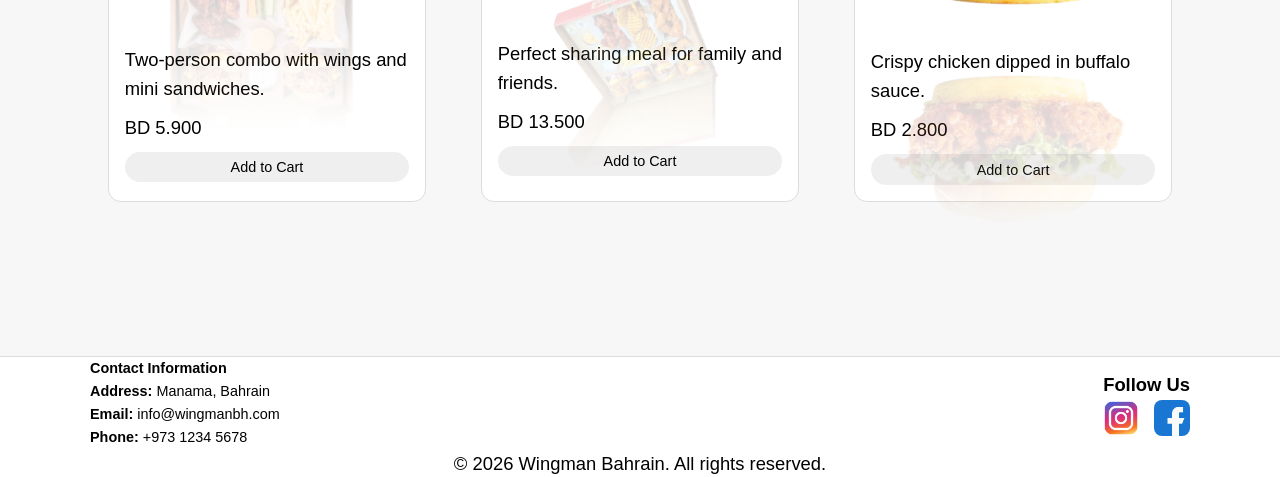
==== commit 9cc6fe7c: "Update index.html" ====
--- a/index.html
+++ b/index.html
@@ -1,144 +1,48 @@
 <!DOCTYPE html>
 <html lang="en">
 <head>
+  <!-- ===== BASIC META TAGS ===== -->
   <meta charset="UTF-8" />
   <meta name="viewport" content="width=device-width, initial-scale=1.0" />
 
+  <!-- ===== PAGE TITLE & SEO ===== -->
   <title>Wingman Bahrain | Online Chicken Wings Delivery</title>
-  <meta name="description" content="Order crispy chicken wings, combos and sides online from Wingman Bahrain." />
-  <meta name="keywords" content="Wingman Bahrain, chicken wings, food delivery, Bahrain restaurant" />
-  
-  <link rel="icon" type="image/png" href="imges/logo.png">
-
+  <meta name="description"
+        content="Order crispy chicken wings, combos and sides online from Wingman Bahrain." />
+  <meta name="keywords"
+        content="Wingman Bahrain, chicken wings, food delivery, Bahrain restaurant" />
+            
+        
+        <!-- =================================================
+                      PAGE ICON
+  ================================================== -->
+                     
+          <link rel="icon" type="image/png" href="imges/logo.png">
+
+
+  <!-- ===== STYLES & SCRIPTS ===== -->
   <link rel="stylesheet" href="styles.css" />
   <script defer src="main.js"></script>
-
-  <style>
-    /* التنسيق الأساسي للهيدر (Desktop) */
-    .site-header {
-      width: 100%;
-      background-color: #fff;
-      box-shadow: 0 1px 4px rgba(0,0,0,0.08);
-    }
-    .header-inner {
-      display: flex;
-      align-items: center;
-      justify-content: space-between;
-      gap: 15px;
-      padding: 10px 20px;
-    }
-    .nav-links {
-      display: flex;
-      list-style: none;
-      align-items: center;
-      gap: 15px;
-      margin: 0;
-      padding: 0;
-    }
-    .nav-links a {
-      text-decoration: none;
-      font-weight: bold;
-    }
-    .header-actions {
-      display: flex;
-      align-items: center;
-      gap: 10px;
-    }
-
-    /* ==========================================
-       🚀 التعديل فائق النعومة والتصغير للتلفون (Mobile View)
-    ========================================== */
-    @media (max-width: 768px) {
-      .header-inner {
-        flex-direction: column;
-        align-items: center;
-        text-align: center;
-        gap: 8px; /* تقليل الفراغات */
-        padding: 8px 5px; /* هيدر نحيف جداً */
-      }
-
-      /* تصغير حجم اللوجو في التلفون عشان ما ياخذ مساحة */
-      #logo {
-        max-width: 90px !important; 
-        height: auto;
-      }
-
-      .main-nav {
-        width: 100%;
-      }
-      
-      /* روابط المنيو الأساسية (6 أزرار) */
-      .nav-links {
-        display: flex;
-        flex-wrap: wrap;
-        justify-content: center;
-        gap: 4px; /* مسافة صغيرة جداً */
-        width: 100%;
-      }
-      .nav-links li {
-        flex: 1 1 calc(33.33% - 6px); /* 3 في كل سطر ميزان */
-        min-width: 65px;
-      }
-      .nav-links a {
-        display: block;
-        padding: 4px 2px; /* تقليل الحشوة داخل الزر */
-        font-size: 11px; /* تصغير الخط */
-        font-weight: 600;
-      }
-
-      /* إخفاء زر الـ Accessibility من المنيو العلوي لعدم الزحمة ونقله مع الأكشنز */
-      .nav-links li.accessibility-container {
-        display: none; 
-      }
-
-      /* تجميع الأزرار الفرعية الثلاثة في سطر واحد صغير وملموم */
-      .header-actions {
-        width: 100%;
-        display: flex;
-        flex-direction: row; /* سطر واحد للأزرار التكميلية */
-        justify-content: center;
-        gap: 6px;
-        margin-top: 4px;
-      }
-      
-      /* تصغير الأزرار الثلاثة (Dark Mode, Accessibility, Cart) */
-      .header-actions .btn, .acc-main-btn-mobile {
-        flex: 1;
-        max-width: 100px; /* حجم صغير جداً وملموم */
-        font-size: 10px !important; /* خط ناعم */
-        padding: 5px 4px !important; /* حشوة خفيفة */
-        text-align: center;
-        white-space: nowrap;
-        border-radius: 4px;
-      }
-      
-      /* زر ذوي الهمم بصيغة مصغرة تناسب السطر الجديد */
-      .acc-main-btn-mobile {
-        background-color: #f0f0f0;
-        border: 1px solid #ccc;
-        cursor: pointer;
-        font-weight: bold;
-      }
-    }
-
-    /* إخفاء الزر البديل في الديسكتوب */
-    @media (min-width: 769px) {
-      .acc-main-btn-mobile {
-        display: none;
-      }
-    }
-  </style>
 </head>
 
 <body data-page="home">
 
+  <!-- =================================================
+       HEADER: Logo + Navigation + Actions
+  ================================================== -->
   <header class="site-header">
     <div class="container header-inner">
 
+      <!-- Logo Section -->
       <div class="logo" aria-label="Wingman Bahrain logo">
-        <img id="logo" src="imges/logo.png" alt="Wingman Bahrain logo" width="120">
-      </div>
-
+        <img id="logo" src="imges/logo.png" alt="Wingman Bahrain logo">
+        
+      </div>
+
+    <!-- Hamburger button -->
+    <button class="menu-toggle" aria-label="Open menu">☰</button>
+
+      <!-- Main Navigation -->
       <nav class="main-nav" aria-label="Main navigation">
         <ul class="nav-links">
           <li><a href="index.html" class="active">Home</a></li>
@@ -148,70 +52,118 @@
           <li><a href="about.html">About</a></li>
           <li><a href="contact.html">Contact</a></li>
 
+          <!-- Accessibility tools button (part of navigation) -->
           <li class="accessibility-container">
-            <button id="acc-toggle-btn" class="acc-main-btn">Accessibility ♿</button>
+            <button id="acc-toggle-btn" class="acc-main-btn">
+              Accessibility ♿
+            </button>
+
+            <!-- Accessibility control panel -->
+            <div id="acc-panel" class="acc-panel hidden">
+
+              <!-- Panel header -->
+              <div class="acc-header">
+                <h3>Accessibility Adjustments</h3>
+                <button onclick="resetSettings()" class="reset-btn">
+                  Reset Settings
+                </button>
+              </div>
+
+              <!-- Panel body -->
+              <div class="acc-body">
+
+                <!-- Text color adjustment -->
+                <p class="section-title">Adjust Text Colors</p>
+                <div class="color-adjustment-card">
+                  <div class="color-circles">
+                    <div class="circle blue" onclick="changeColor('#0084ff')"></div>
+                    <div class="circle purple" onclick="changeColor('#a333c8')"></div>
+                    <div class="circle red" onclick="changeColor('#ff0000')"></div>
+                    <div class="circle orange" onclick="changeColor('#ff6600')"></div>
+                    <div class="circle green" onclick="changeColor('#28a745')"></div>
+                    <div class="circle black" onclick="changeColor('#000000')"></div>
+                  </div>
+                  <small onclick="changeColor('')" style="cursor:pointer;">
+                    Cancel / Default
+                  </small>
+                </div>
+
+                <!-- Font size controls -->
+                <p class="section-title">Content Scaling</p>
+                <div class="content-grid">
+                  <div class="grid-item" onclick="stepFontSize(-1)">
+                    <span class="icon">A-</span>
+                    <small>Smaller</small>
+                  </div>
+                  <div class="grid-item" onclick="resetFontSize()">
+                    <span class="icon">Default</span>
+                    <small>100%</small>
+                  </div>
+                  <div class="grid-item" onclick="stepFontSize(1)">
+                    <span class="icon">A+</span>
+                    <small>Bigger</small>
+                  </div>
+                </div>
+
+                <!-- Visual aids -->
+                <p class="section-title">Visual Aids</p>
+
+                <div class="profile-item">
+                  <label class="switch">
+                    <input type="checkbox" id="title-highlight-toggle">
+                    <span class="slider"></span>
+                  </label>
+                  <div class="profile-text">
+                    <strong>Highlight Titles</strong>
+                    <small>Add borders to headings</small>
+                  </div>
+                </div>
+
+                <div class="profile-item">
+                  <label class="switch">
+                    <input type="checkbox" id="link-highlight-toggle">
+                    <span class="slider"></span>
+                  </label>
+                  <div class="profile-text">
+                    <strong>Highlight Links</strong>
+                    <small>Highlight all clickable links</small>
+                  </div>
+                </div>
+
+              </div>
+            </div>
           </li>
         </ul>
       </nav>
 
+      <!-- Header action buttons -->
       <div class="header-actions">
-        <button id="acc-toggle-btn-mobile" class="acc-main-btn-mobile" onclick="document.getElementById('acc-toggle-btn').click();">
-          Access ♿
-        </button>
         <button class="btn btn-outline" id="themeToggle">Dark mode</button>
         <a href="menu.html" class="btn btn-primary cart-link">
           Cart <span id="cartCount">0</span>
         </a>
       </div>
 
-      <div id="acc-panel" class="acc-panel hidden">
-        <div class="acc-header">
-          <h3>Accessibility Adjustments</h3>
-          <button onclick="resetSettings()" class="reset-btn">Reset Settings</button>
-        </div>
-        <div class="acc-body">
-          <p class="section-title">Adjust Text Colors</p>
-          <div class="color-adjustment-card">
-            <div class="color-circles">
-              <div class="circle blue" onclick="changeColor('#0084ff')"></div>
-              <div class="circle purple" onclick="changeColor('#a333c8')"></div>
-              <div class="circle red" onclick="changeColor('#ff0000')"></div>
-              <div class="circle orange" onclick="changeColor('#ff6600')"></div>
-              <div class="circle green" onclick="changeColor('#28a745')"></div>
-              <div class="circle black" onclick="changeColor('#000000')"></div>
-            </div>
-            <small onclick="changeColor('')" style="cursor:pointer;">Cancel / Default</small>
-          </div>
-          <p class="section-title">Content Scaling</p>
-          <div class="content-grid">
-            <div class="grid-item" onclick="stepFontSize(-1)"><span class="icon">A-</span><small>Smaller</small></div>
-            <div class="grid-item" onclick="resetFontSize()"><span class="icon">Default</span><small>100%</small></div>
-            <div class="grid-item" onclick="stepFontSize(1)"><span class="icon">A+</span><small>Bigger</small></div>
-          </div>
-          <p class="section-title">Visual Aids</p>
-          <div class="profile-item">
-            <label class="switch"><input type="checkbox" id="title-highlight-toggle"><span class="slider"></span></label>
-            <div class="profile-text"><strong>Highlight Titles</strong><small>Add borders to headings</small></div>
-          </div>
-          <div class="profile-item">
-            <label class="switch"><input type="checkbox" id="link-highlight-toggle"><span class="slider"></span></label>
-            <div class="profile-text"><strong>Highlight Links</strong><small>Highlight all clickable links</small></div>
-          </div>
-        </div>
-      </div>
-
     </div>
   </header>
 
+  <!-- =================================================
+       MAIN CONTENT
+  ================================================== -->
   <main>
+
+    <!-- ===== HERO SECTION ===== -->
     <section class="hero">
       <div class="hero-image">
-        <img src="imges/chiken wings.jpeg" alt="Plate of chicken wings with dipping sauce">
-      </div>
+        <img src="imges/chiken wings.jpeg"
+             alt="Plate of chicken wings with dipping sauce">
+      </div>
+
       <div class="container hero-inner">
         <div class="hero-text">
           <h1>Your Favorite Wings in Bahrain</h1>
           <p>Order crispy, saucy chicken wings and combos in just a few clicks.</p>
+
           <div class="hero-actions">
             <a href="menu.html" class="btn btn-primary">Start Your Order</a>
             <a href="offers.html" class="btn btn-primary">View Offers</a>
@@ -220,6 +172,7 @@
       </div>
     </section>
 
+    <!-- ===== VIDEO SECTION ===== -->
     <div class="section-header">
       <h2>Our Wings in Action</h2>
       <p>Watch how we prepare and serve our signature wings.</p>
@@ -228,36 +181,55 @@
     <section class="section">
       <div class="container">
         <div class="card-grid">
-          <article class="card fade-anim">
-            <video controls width="100%"><source src="video/1.mp4" type="video/mp4"></video>
+
+          <!-- Video card 1 -->
+          <article class="card fade-anim">
+            <video controls width="100%">
+              <source src="video/1.mp4" type="video/mp4">
+            </video>
             <p class="center-text">Club Sandwich that hits different</p>
           </article>
-          <article class="card fade-anim">
-            <video controls width="100%"><source src="video/2.mp4" type="video/mp4"></video>
+
+          <!-- Video card 2 -->
+          <article class="card fade-anim">
+            <video controls width="100%">
+              <source src="video/2.mp4" type="video/mp4">
+            </video>
             <p class="center-text">Drip it, love it, eat it</p>
           </article>
-          <article class="card fade-anim">
-            <video controls width="100%"><source src="video/3.mp4" type="video/mp4"></video>
+
+          <!-- Video card 3 -->
+          <article class="card fade-anim">
+            <video controls width="100%">
+              <source src="video/3.mp4" type="video/mp4">
+            </video>
             <p class="center-text">Club Sandwich that hits different</p>
           </article>
+
         </div>
       </div>
     </section>
 
+    <!-- ===== FEATURED ITEMS ===== -->
     <div class="section-header">
       <h2>Featured Items</h2>
     </div>
 
     <section class="section">
       <div class="container">
+
         <div class="card-grid">
+
+          <!-- Featured item 1 -->
           <article class="card fade-anim">
             <h3>Duo Box</h3>
             <img src="imges/Duo Box.png" alt="Duo Box Meal" class="reflect">
-            <br><br><br><p>Two-person combo with wings and mini sandwiches.</p>
+           <br><br><br> <p>Two-person combo with wings and mini sandwiches.</p>
             <p class="price">BD 5.900</p>
             <button class="btn btn-small add-to-cart">Add to Cart</button>
           </article>
+
+          <!-- Featured item 2 -->
           <article class="card fade-anim">
             <h3>Family Box</h3>
             <img src="imges/Family Box.png" alt="Family Box Meal" class="reflect">
@@ -265,26 +237,39 @@
             <p class="price">BD 13.500</p>
             <button class="btn btn-small add-to-cart">Add to Cart</button>
           </article>
+
+          <!-- Featured item 3 -->
           <article class="card fade-anim">
             <h3>Buffalo Crispy Chicken Sandwich</h3>
-            <img src="imges/Buffalo Crispy Chicken Sandwich.png" alt="Buffalo Chicken Sandwich" class="reflect">
+            <img src="imges/Buffalo Crispy Chicken Sandwich.png"
+                 alt="Buffalo Chicken Sandwich"
+                 class="reflect">
             <p>Crispy chicken dipped in buffalo sauce.</p>
             <p class="price">BD 2.800</p>
             <button class="btn btn-small add-to-cart">Add to Cart</button>
           </article>
+
         </div>
       </div>
     </section>
+
   </main>
 
+  <!-- =================================================
+       FOOTER
+  ================================================== -->
   <footer class="site-footer">
     <div class="container footer-inner footer-simple">
+
+      <!-- Contact information -->
       <div class="footer-contact">
         <h4>Contact Information</h4>
         <p><strong>Address:</strong> Manama, Bahrain</p>
         <p><strong>Email:</strong> info@wingmanbh.com</p>
         <p><strong>Phone:</strong> +973 1234 5678</p>
       </div>
+
+      <!-- Social media links -->
       <div class="footer-social-col">
         <h4>Follow Us</h4>
         <div class="footer-social">
@@ -296,11 +281,19 @@
           </a>
         </div>
       </div>
-    </div>
+
+    </div>
+
+    <!-- Copyright notice -->
     <div class="footer-bottom">
       <p>© <span id="year"></span> Wingman Bahrain. All rights reserved.</p>
     </div>
+
+    <!-- Scroll to top button -->
     <button id="scrollTopBtn">↑</button>
   </footer>
+
+  <meta name="viewport" content="width=device-width, initial-scale=1.0">
+
 </body>
 </html>
